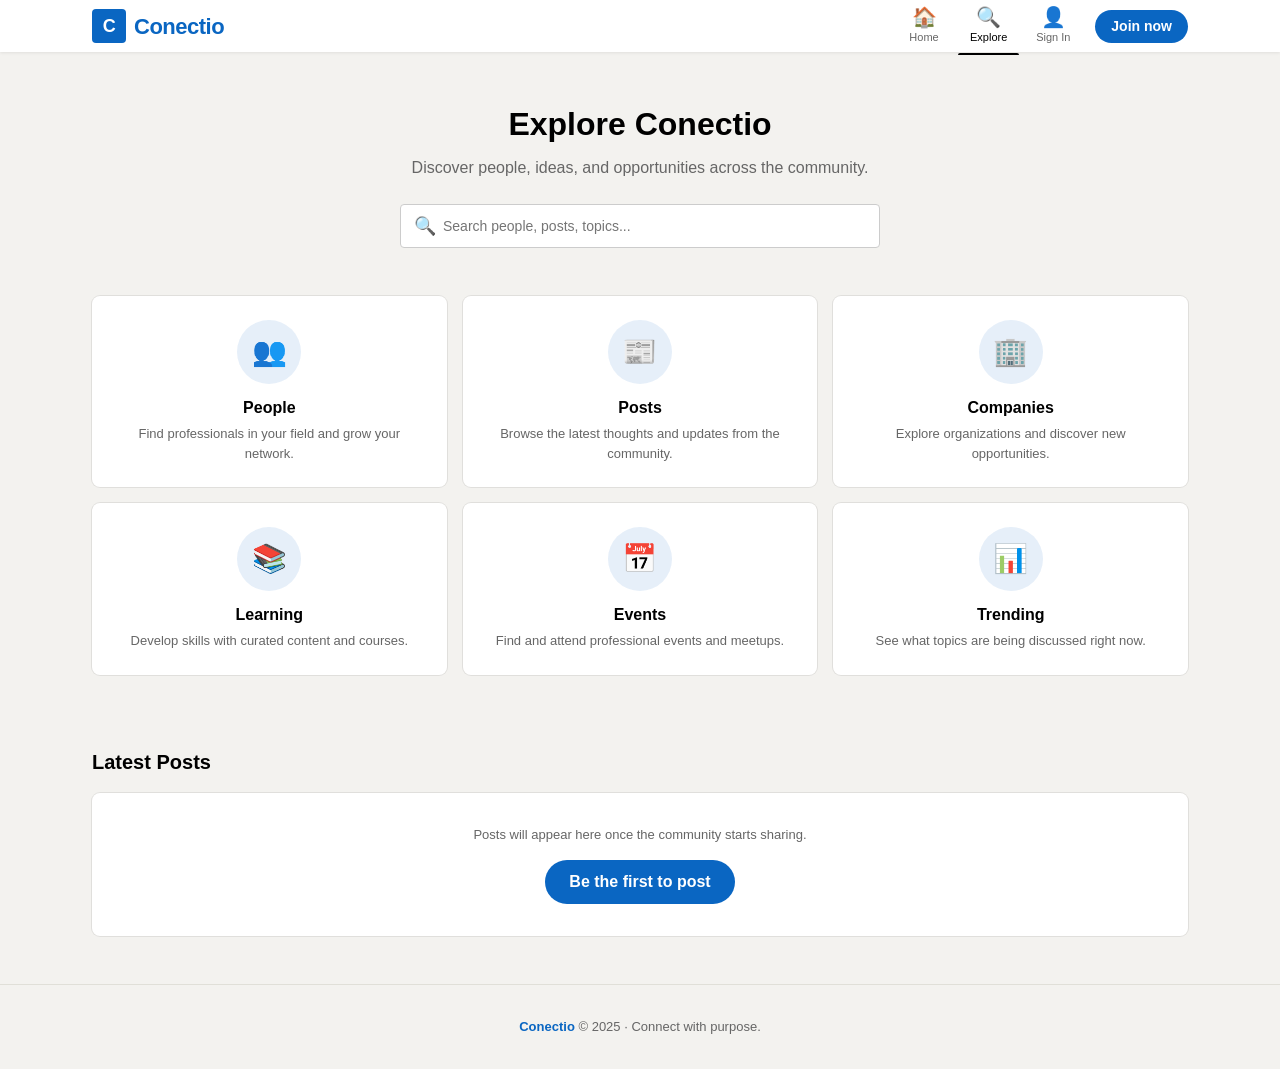
==== frontend/explore.html @ cf5e48f1 "feat: initial Conectio project setup" ====
<!DOCTYPE html>
<html lang="en">
<head>
    <meta charset="UTF-8">
    <meta name="viewport" content="width=device-width, initial-scale=1.0">
    <meta name="description" content="Explore the Conectio community — discover people and content.">
    <title>Explore — Conectio</title>

    <link rel="stylesheet" href="assets/css/main.css">
    <link rel="stylesheet" href="assets/css/components.css">
    <link rel="icon" type="image/svg+xml" href="data:image/svg+xml,<svg xmlns='http://www.w3.org/2000/svg' viewBox='0 0 32 32'><rect width='32' height='32' rx='4' fill='%230A66C2'/><text x='16' y='23' font-family='Arial' font-size='20' font-weight='bold' fill='white' text-anchor='middle'>C</text></svg>">

    <style>
        .explore-header {
            text-align: center;
            padding: var(--space-2xl) var(--space-base);
            max-width: 600px;
            margin: 0 auto;
        }
        .explore-header__title {
            font-size: var(--font-size-2xl);
            font-weight: 700;
            margin-bottom: var(--space-sm);
        }
        .explore-header__subtitle {
            color: var(--color-text-secondary);
            font-size: var(--font-size-md);
            margin-bottom: var(--space-lg);
        }
        .explore-search {
            position: relative;
            max-width: 480px;
            margin: 0 auto;
        }
        .explore-search__icon {
            position: absolute;
            left: 14px;
            top: 50%;
            transform: translateY(-50%);
            font-size: 18px;
            color: var(--color-text-secondary);
            pointer-events: none;
        }
        .explore-search__input {
            width: 100%;
            height: 44px;
            border: 1px solid var(--color-border-input);
            border-radius: var(--radius-sm);
            padding: 0 16px 0 42px;
            font-size: var(--font-size-base);
            background: var(--color-bg-card);
            transition: border-color var(--transition-fast), box-shadow var(--transition-fast);
        }
        .explore-search__input:focus {
            outline: none;
            border-color: var(--color-primary);
            box-shadow: 0 0 0 3px var(--color-primary-light);
        }

        .explore-grid {
            max-width: var(--max-width);
            margin: 0 auto;
            padding: 0 var(--space-base) var(--space-2xl);
            display: grid;
            grid-template-columns: repeat(auto-fill, minmax(280px, 1fr));
            gap: var(--space-base);
        }

        .explore-card {
            text-align: center;
            padding: var(--space-lg);
            transition: box-shadow var(--transition-fast), transform var(--transition-fast);
        }
        .explore-card:hover {
            box-shadow: var(--shadow-elevated);
            transform: translateY(-2px);
        }
        .explore-card__icon {
            width: 64px;
            height: 64px;
            margin: 0 auto var(--space-md);
            border-radius: var(--radius-full);
            background: var(--color-primary-light);
            display: flex;
            align-items: center;
            justify-content: center;
            font-size: 28px;
        }
        .explore-card__title {
            font-size: var(--font-size-md);
            font-weight: 600;
            margin-bottom: var(--space-xs);
        }
        .explore-card__desc {
            color: var(--color-text-secondary);
            font-size: var(--font-size-sm);
            line-height: 1.5;
        }

        .explore-section {
            max-width: var(--max-width);
            margin: var(--space-lg) auto 0;
            padding: 0 var(--space-base);
        }
        .explore-section__title {
            font-size: var(--font-size-lg);
            font-weight: 600;
            margin-bottom: var(--space-base);
        }

        .feed-post {
            padding: var(--space-lg);
            margin-bottom: var(--space-base);
        }
        .feed-post__header {
            display: flex;
            align-items: center;
            gap: var(--space-md);
            margin-bottom: var(--space-md);
        }
        .feed-post__author-name {
            font-weight: 600;
            font-size: var(--font-size-base);
        }
        .feed-post__author-headline {
            color: var(--color-text-secondary);
            font-size: var(--font-size-sm);
        }
        .feed-post__time {
            color: var(--color-text-secondary);
            font-size: var(--font-size-xs);
        }
        .feed-post__content {
            line-height: 1.6;
            margin-bottom: var(--space-md);
        }
        .feed-post__actions {
            display: flex;
            gap: var(--space-xs);
            padding-top: var(--space-md);
            border-top: 1px solid var(--color-border);
        }
    </style>
</head>
<body>

    <!-- ═══════════════ NAVBAR ═══════════════ -->
    <nav class="navbar" role="navigation" aria-label="Main navigation">
        <div class="navbar__inner">
            <a href="index.html" class="navbar__logo" id="navbar-logo">
                <div class="navbar__logo-icon">C</div>
                Conectio
            </a>
            <div class="navbar__links" id="navbar-links">
                <a href="index.html" class="navbar__link" id="nav-home">
                    <span class="navbar__link-icon">🏠</span>
                    <span class="navbar__link-label">Home</span>
                </a>
                <a href="explore.html" class="navbar__link navbar__link--active" id="nav-explore">
                    <span class="navbar__link-icon">🔍</span>
                    <span class="navbar__link-label">Explore</span>
                </a>
                <div id="nav-auth" style="display: flex; align-items: center; gap: 4px;">
                    <a href="login.html" class="navbar__link" id="nav-signin">
                        <span class="navbar__link-icon">👤</span>
                        <span class="navbar__link-label">Sign In</span>
                    </a>
                    <a href="register.html" class="btn-primary btn-primary--sm navbar__cta" id="nav-join">Join now</a>
                </div>
                <div id="nav-user" style="display: none; align-items: center; gap: 4px;">
                    <a href="profile.html" class="navbar__link" id="nav-profile">
                        <span class="navbar__link-icon">👤</span>
                        <span class="navbar__link-label" id="nav-username">Me</span>
                    </a>
                    <div class="dropdown">
                        <button class="navbar__link" data-dropdown aria-label="User menu" id="nav-menu-btn">
                            <span class="navbar__link-icon">⚙️</span>
                            <span class="navbar__link-label">More</span>
                        </button>
                        <div class="dropdown__menu">
                            <a href="profile.html" class="dropdown__item" id="dropdown-profile">View Profile</a>
                            <hr class="dropdown__divider">
                            <button class="dropdown__item" onclick="auth.logout()" id="dropdown-logout">Sign Out</button>
                        </div>
                    </div>
                </div>
            </div>
        </div>
    </nav>
    <div class="navbar-spacer"></div>


    <!-- ═══════════════ EXPLORE ═══════════════ -->
    <main>
        <div class="explore-header" id="explore-header">
            <h1 class="explore-header__title">Explore Conectio</h1>
            <p class="explore-header__subtitle">Discover people, ideas, and opportunities across the community.</p>
            <div class="explore-search">
                <span class="explore-search__icon">🔍</span>
                <input
                    type="search"
                    class="explore-search__input"
                    placeholder="Search people, posts, topics..."
                    id="explore-search-input"
                >
            </div>
        </div>

        <!-- Feature cards -->
        <div class="explore-grid" id="explore-features">
            <div class="card-shadow explore-card">
                <div class="explore-card__icon">👥</div>
                <h3 class="explore-card__title">People</h3>
                <p class="explore-card__desc">Find professionals in your field and grow your network.</p>
            </div>
            <div class="card-shadow explore-card">
                <div class="explore-card__icon">📰</div>
                <h3 class="explore-card__title">Posts</h3>
                <p class="explore-card__desc">Browse the latest thoughts and updates from the community.</p>
            </div>
            <div class="card-shadow explore-card">
                <div class="explore-card__icon">🏢</div>
                <h3 class="explore-card__title">Companies</h3>
                <p class="explore-card__desc">Explore organizations and discover new opportunities.</p>
            </div>
            <div class="card-shadow explore-card">
                <div class="explore-card__icon">📚</div>
                <h3 class="explore-card__title">Learning</h3>
                <p class="explore-card__desc">Develop skills with curated content and courses.</p>
            </div>
            <div class="card-shadow explore-card">
                <div class="explore-card__icon">📅</div>
                <h3 class="explore-card__title">Events</h3>
                <p class="explore-card__desc">Find and attend professional events and meetups.</p>
            </div>
            <div class="card-shadow explore-card">
                <div class="explore-card__icon">📊</div>
                <h3 class="explore-card__title">Trending</h3>
                <p class="explore-card__desc">See what topics are being discussed right now.</p>
            </div>
        </div>

        <!-- Recent feed -->
        <div class="explore-section" id="explore-feed-section">
            <h2 class="explore-section__title">Latest Posts</h2>
            <div id="explore-feed">
                <div class="card-shadow text-center" style="padding: 32px;">
                    <p class="text-muted">Posts will appear here once the community starts sharing.</p>
                    <a href="register.html" class="btn-primary" style="margin-top: 16px;">Be the first to post</a>
                </div>
            </div>
        </div>
    </main>


    <!-- ═══════════════ FOOTER ═══════════════ -->
    <footer class="footer" id="footer">
        <span class="footer__brand">Conectio</span> &copy; 2025 · Connect with purpose.
    </footer>


    <!-- Scripts -->
    <script src="assets/js/api.js"></script>
    <script src="assets/js/auth.js"></script>
    <script src="assets/js/main.js"></script>

    <script>
        document.addEventListener('DOMContentLoaded', async () => {
            // Try to load latest posts
            try {
                const data = await window.api.get('/posts/');
                const feedEl = document.getElementById('explore-feed');

                if (data.results && data.results.length > 0) {
                    feedEl.innerHTML = data.results.map(post => `
                        <div class="card-shadow feed-post">
                            <div class="feed-post__header">
                                <div class="avatar avatar-md avatar-placeholder" style="width:48px;height:48px;font-size:18px;">
                                    ${(post.author.first_name || post.author.username || '?').charAt(0).toUpperCase()}
                                </div>
                                <div>
                                    <div class="feed-post__author-name">${escapeHtml(post.author.first_name || '')} ${escapeHtml(post.author.last_name || '')}</div>
                                    <div class="feed-post__author-headline">${escapeHtml(post.author.headline || '')}</div>
                                    <div class="feed-post__time">${window.app.timeAgo(post.created_at)}</div>
                                </div>
                            </div>
                            <div class="feed-post__content">${escapeHtml(post.content)}</div>
                            <div class="feed-post__actions">
                                <button class="btn-ghost">❤️ ${post.likes_count}</button>
                                <button class="btn-ghost">💬 ${post.comments_count}</button>
                            </div>
                        </div>
                    `).join('');
                }
            } catch (e) {
                // Feed loading failed — show placeholder (already shown)
            }
        });

        function escapeHtml(text) {
            const div = document.createElement('div');
            div.textContent = text;
            return div.innerHTML;
        }
    </script>
</body>
</html>
---- frontend/assets/css/main.css ----
/* ═══════════════════════════════════════════════
   CONECTIO — Global Styles
   ═══════════════════════════════════════════════ */

/* ── CSS Reset ─────────────────────────────── */
*,
*::before,
*::after {
    box-sizing: border-box;
    margin: 0;
    padding: 0;
}

html {
    scroll-behavior: smooth;
    -webkit-text-size-adjust: 100%;
}

img, video, svg {
    display: block;
    max-width: 100%;
}

a {
    text-decoration: none;
    color: inherit;
}

ul, ol {
    list-style: none;
}

button, input, textarea, select {
    font: inherit;
    color: inherit;
}

button {
    cursor: pointer;
    border: none;
    background: none;
}


/* ── Design Tokens ─────────────────────────── */
:root {
    /* Brand */
    --color-primary:       #0A66C2;
    --color-primary-hover:  #004182;
    --color-primary-light:  rgba(10, 102, 194, 0.1);

    /* Backgrounds */
    --color-bg-page:       #F3F2EF;
    --color-bg-card:       #FFFFFF;
    --color-bg-hover:      #F3F2EF;

    /* Text */
    --color-text-primary:  #000000;
    --color-text-secondary:#666666;
    --color-text-inverse:  #FFFFFF;
    --color-text-link:     #0A66C2;

    /* Borders */
    --color-border:        #E0DFD8;
    --color-border-input:  #cccccc;

    /* Semantic */
    --color-success:       #057642;
    --color-error:         #CC1016;
    --color-warning:       #915907;

    /* Shadows */
    --shadow-card:         0 0 0 1px rgba(0, 0, 0, 0.08);
    --shadow-nav:          0 1px 3px rgba(0, 0, 0, 0.08);
    --shadow-dropdown:     0 4px 12px rgba(0, 0, 0, 0.15);
    --shadow-elevated:     0 4px 24px rgba(0, 0, 0, 0.12);

    /* Typography */
    --font-family:         -apple-system, BlinkMacSystemFont, "Segoe UI", Roboto, Helvetica, Arial, sans-serif;
    --font-size-xs:        11px;
    --font-size-sm:        13px;
    --font-size-base:      14px;
    --font-size-md:        16px;
    --font-size-lg:        20px;
    --font-size-xl:        24px;
    --font-size-2xl:       32px;
    --font-size-hero:      56px;

    /* Spacing */
    --space-xs:   4px;
    --space-sm:   8px;
    --space-md:  12px;
    --space-base:16px;
    --space-lg:  24px;
    --space-xl:  32px;
    --space-2xl: 48px;

    /* Radii */
    --radius-sm:   4px;
    --radius-md:   8px;
    --radius-lg:  16px;
    --radius-pill: 24px;
    --radius-full: 50%;

    /* Transitions */
    --transition-fast:  150ms ease;
    --transition-base:  250ms ease;
    --transition-slow:  400ms ease;

    /* Layout */
    --navbar-height: 52px;
    --max-width:     1128px;
}


/* ── Global Body ───────────────────────────── */
body {
    font-family: var(--font-family);
    font-size: var(--font-size-base);
    line-height: 1.5;
    color: var(--color-text-primary);
    background-color: var(--color-bg-page);
    -webkit-font-smoothing: antialiased;
    -moz-osx-font-smoothing: grayscale;
}


/* ═══════════════════════════════════════════════
   NAVBAR
   ═══════════════════════════════════════════════ */
.navbar {
    position: fixed;
    top: 0;
    left: 0;
    right: 0;
    z-index: 1000;
    height: var(--navbar-height);
    background: var(--color-bg-card);
    box-shadow: var(--shadow-nav);
    display: flex;
    align-items: center;
    justify-content: center;
}

.navbar__inner {
    width: 100%;
    max-width: var(--max-width);
    padding: 0 var(--space-base);
    display: flex;
    align-items: center;
    justify-content: space-between;
}

.navbar__logo {
    font-size: 22px;
    font-weight: 700;
    color: var(--color-primary);
    letter-spacing: -0.5px;
    display: flex;
    align-items: center;
    gap: var(--space-sm);
}

.navbar__logo-icon {
    width: 34px;
    height: 34px;
    background: var(--color-primary);
    border-radius: var(--radius-sm);
    display: flex;
    align-items: center;
    justify-content: center;
    color: var(--color-text-inverse);
    font-size: 18px;
    font-weight: 800;
}

.navbar__links {
    display: flex;
    align-items: center;
    gap: var(--space-xs);
}

.navbar__link {
    display: flex;
    flex-direction: column;
    align-items: center;
    gap: 2px;
    padding: 4px 12px;
    font-size: var(--font-size-xs);
    color: var(--color-text-secondary);
    border-radius: var(--radius-sm);
    transition: color var(--transition-fast), background var(--transition-fast);
    position: relative;
    min-width: 60px;
    text-align: center;
}

.navbar__link:hover {
    color: var(--color-text-primary);
}

.navbar__link--active {
    color: var(--color-text-primary);
}

.navbar__link--active::after {
    content: '';
    position: absolute;
    bottom: -6px;
    left: 0;
    right: 0;
    height: 2px;
    background: var(--color-text-primary);
    border-radius: 2px 2px 0 0;
}

.navbar__link-icon {
    font-size: 20px;
    line-height: 1;
}

.navbar__link-label {
    font-size: var(--font-size-xs);
    white-space: nowrap;
}

.navbar__cta {
    margin-left: var(--space-sm);
}

/* Spacer to offset fixed navbar */
.navbar-spacer {
    height: var(--navbar-height);
}


/* ═══════════════════════════════════════════════
   FOOTER
   ═══════════════════════════════════════════════ */
.footer {
    text-align: center;
    padding: var(--space-xl) var(--space-base);
    color: var(--color-text-secondary);
    font-size: var(--font-size-sm);
    border-top: 1px solid var(--color-border);
    margin-top: var(--space-2xl);
}

.footer__brand {
    font-weight: 600;
    color: var(--color-primary);
}

.footer a {
    color: var(--color-text-link);
    transition: color var(--transition-fast);
}

.footer a:hover {
    color: var(--color-primary-hover);
    text-decoration: underline;
}


/* ═══════════════════════════════════════════════
   HERO SECTION
   ═══════════════════════════════════════════════ */
.hero {
    min-height: calc(100vh - var(--navbar-height) - 120px);
    display: flex;
    align-items: center;
    justify-content: center;
    padding: var(--space-2xl) var(--space-base);
    position: relative;
    overflow: hidden;
}

.hero__bg-pattern {
    position: absolute;
    inset: 0;
    background:
        radial-gradient(ellipse at 20% 50%, rgba(10, 102, 194, 0.06) 0%, transparent 50%),
        radial-gradient(ellipse at 80% 20%, rgba(10, 102, 194, 0.04) 0%, transparent 40%),
        radial-gradient(ellipse at 60% 80%, rgba(5, 118, 66, 0.03) 0%, transparent 40%);
    pointer-events: none;
}

.hero__content {
    max-width: 720px;
    text-align: center;
    position: relative;
    z-index: 1;
    animation: heroFadeUp 800ms ease-out;
}

.hero__title {
    font-size: var(--font-size-hero);
    font-weight: 700;
    color: var(--color-primary);
    letter-spacing: -1.5px;
    line-height: 1.1;
    margin-bottom: var(--space-base);
}

.hero__tagline {
    font-size: var(--font-size-xl);
    color: var(--color-text-secondary);
    font-weight: 400;
    margin-bottom: var(--space-xl);
    line-height: 1.4;
}

.hero__tagline em {
    font-style: normal;
    color: var(--color-text-primary);
    font-weight: 600;
}

.hero__actions {
    display: flex;
    align-items: center;
    justify-content: center;
    gap: var(--space-base);
    flex-wrap: wrap;
}

.hero__divider-text {
    color: var(--color-text-secondary);
    font-size: var(--font-size-sm);
}

.hero__features {
    display: flex;
    justify-content: center;
    gap: var(--space-2xl);
    margin-top: var(--space-2xl);
    animation: heroFadeUp 800ms ease-out 200ms both;
}

.hero__feature {
    display: flex;
    flex-direction: column;
    align-items: center;
    gap: var(--space-sm);
}

.hero__feature-icon {
    width: 48px;
    height: 48px;
    border-radius: var(--radius-full);
    background: var(--color-primary-light);
    display: flex;
    align-items: center;
    justify-content: center;
    font-size: 22px;
    color: var(--color-primary);
}

.hero__feature-label {
    font-size: var(--font-size-sm);
    font-weight: 600;
    color: var(--color-text-secondary);
}

@keyframes heroFadeUp {
    from {
        opacity: 0;
        transform: translateY(24px);
    }
    to {
        opacity: 1;
        transform: translateY(0);
    }
}


/* ═══════════════════════════════════════════════
   UTILITY CLASSES
   ═══════════════════════════════════════════════ */
.sr-only {
    position: absolute;
    width: 1px;
    height: 1px;
    padding: 0;
    margin: -1px;
    overflow: hidden;
    clip: rect(0, 0, 0, 0);
    white-space: nowrap;
    border-width: 0;
}

.container {
    width: 100%;
    max-width: var(--max-width);
    margin: 0 auto;
    padding: 0 var(--space-base);
}

.flex-center {
    display: flex;
    align-items: center;
    justify-content: center;
}

.text-center {
    text-align: center;
}


/* ═══════════════════════════════════════════════
   RESPONSIVE
   ═══════════════════════════════════════════════ */
@media (max-width: 768px) {
    :root {
        --font-size-hero: 36px;
        --font-size-xl: 20px;
    }

    .hero__features {
        gap: var(--space-lg);
    }

    .navbar__link-label {
        display: none;
    }

    .navbar__link {
        min-width: auto;
        padding: 4px 8px;
    }

    .page-layout {
        grid-template-columns: 1fr !important;
    }

    .page-layout-2col {
        grid-template-columns: 1fr !important;
    }
}

@media (max-width: 480px) {
    :root {
        --font-size-hero: 28px;
    }

    .hero__actions {
        flex-direction: column;
    }
}
---- frontend/assets/css/components.css ----
/* ═══════════════════════════════════════════════
   CONECTIO — Reusable UI Components
   ═══════════════════════════════════════════════ */


/* ── Buttons ───────────────────────────────── */
.btn-primary {
    display: inline-flex;
    align-items: center;
    justify-content: center;
    gap: var(--space-sm);
    background-color: var(--color-primary);
    color: var(--color-text-inverse);
    border: none;
    border-radius: var(--radius-pill);
    padding: 10px 24px;
    font-size: var(--font-size-md);
    font-weight: 600;
    cursor: pointer;
    transition: background-color var(--transition-fast), box-shadow var(--transition-fast), transform var(--transition-fast);
    white-space: nowrap;
}

.btn-primary:hover {
    background-color: var(--color-primary-hover);
    box-shadow: 0 2px 8px rgba(10, 102, 194, 0.35);
}

.btn-primary:active {
    transform: scale(0.97);
}

.btn-primary--sm {
    padding: 6px 16px;
    font-size: var(--font-size-base);
}

.btn-primary--lg {
    padding: 14px 32px;
    font-size: 18px;
}


.btn-secondary {
    display: inline-flex;
    align-items: center;
    justify-content: center;
    gap: var(--space-sm);
    background-color: transparent;
    color: var(--color-primary);
    border: 1.5px solid var(--color-primary);
    border-radius: var(--radius-pill);
    padding: 10px 24px;
    font-size: var(--font-size-md);
    font-weight: 600;
    cursor: pointer;
    transition: background-color var(--transition-fast), color var(--transition-fast), border-color var(--transition-fast), transform var(--transition-fast);
    white-space: nowrap;
}

.btn-secondary:hover {
    background-color: var(--color-primary-light);
    border-color: var(--color-primary-hover);
    color: var(--color-primary-hover);
}

.btn-secondary:active {
    transform: scale(0.97);
}

.btn-secondary--sm {
    padding: 6px 16px;
    font-size: var(--font-size-base);
}


.btn-ghost {
    display: inline-flex;
    align-items: center;
    justify-content: center;
    gap: var(--space-sm);
    background: none;
    color: var(--color-text-secondary);
    border: none;
    border-radius: var(--radius-sm);
    padding: 8px 12px;
    font-size: var(--font-size-base);
    font-weight: 600;
    cursor: pointer;
    transition: background-color var(--transition-fast), color var(--transition-fast);
}

.btn-ghost:hover {
    background-color: var(--color-bg-hover);
    color: var(--color-text-primary);
}

.btn-text-link {
    background: none;
    border: none;
    color: var(--color-primary);
    font-weight: 600;
    font-size: var(--font-size-md);
    cursor: pointer;
    padding: 0;
    transition: color var(--transition-fast);
}

.btn-text-link:hover {
    color: var(--color-primary-hover);
    text-decoration: underline;
}


/* ── Cards ─────────────────────────────────── */
.card {
    background: var(--color-bg-card);
    border-radius: var(--radius-md);
    border: 1px solid var(--color-border);
    padding: var(--space-base);
}

.card-shadow {
    background: var(--color-bg-card);
    border-radius: var(--radius-md);
    box-shadow: var(--shadow-card);
    padding: var(--space-base);
}

.card-elevated {
    background: var(--color-bg-card);
    border-radius: var(--radius-md);
    box-shadow: var(--shadow-elevated);
    padding: var(--space-base);
}

.card__header {
    display: flex;
    align-items: center;
    gap: var(--space-md);
    margin-bottom: var(--space-md);
}

.card__body {
    margin-bottom: var(--space-md);
}

.card__footer {
    display: flex;
    align-items: center;
    gap: var(--space-md);
    padding-top: var(--space-md);
    border-top: 1px solid var(--color-border);
}


/* ── Avatars ───────────────────────────────── */
.avatar {
    border-radius: var(--radius-full);
    object-fit: cover;
    border: 2px solid var(--color-border);
    flex-shrink: 0;
}

.avatar-sm {
    width: 32px;
    height: 32px;
}

.avatar-md {
    width: 48px;
    height: 48px;
}

.avatar-lg {
    width: 72px;
    height: 72px;
}

.avatar-xl {
    width: 96px;
    height: 96px;
}

.avatar-placeholder {
    border-radius: var(--radius-full);
    display: flex;
    align-items: center;
    justify-content: center;
    background: var(--color-primary-light);
    color: var(--color-primary);
    font-weight: 700;
    flex-shrink: 0;
    border: 2px solid var(--color-border);
}


/* ── Badges ────────────────────────────────── */
.badge {
    display: inline-flex;
    align-items: center;
    padding: 2px 10px;
    font-size: var(--font-size-xs);
    font-weight: 600;
    border-radius: var(--radius-pill);
    line-height: 1.4;
}

.badge--primary {
    background: var(--color-primary-light);
    color: var(--color-primary);
}

.badge--success {
    background: rgba(5, 118, 66, 0.1);
    color: var(--color-success);
}

.badge--error {
    background: rgba(204, 16, 22, 0.1);
    color: var(--color-error);
}


/* ── Form Elements ─────────────────────────── */
.form-group {
    margin-bottom: var(--space-base);
}

.form-label {
    display: block;
    font-size: var(--font-size-sm);
    font-weight: 600;
    color: var(--color-text-secondary);
    margin-bottom: var(--space-xs);
}

.input-field {
    width: 100%;
    height: 40px;
    border: 1px solid var(--color-border-input);
    border-radius: var(--radius-sm);
    padding: 0 12px;
    font-size: var(--font-size-base);
    color: var(--color-text-primary);
    background: var(--color-bg-card);
    transition: border-color var(--transition-fast), box-shadow var(--transition-fast);
}

.input-field:focus {
    outline: none;
    border-color: var(--color-primary);
    box-shadow: 0 0 0 3px var(--color-primary-light);
}

.input-field::placeholder {
    color: #999;
}

.input-field--error {
    border-color: var(--color-error);
}

.input-field--error:focus {
    box-shadow: 0 0 0 3px rgba(204, 16, 22, 0.1);
}

.textarea-field {
    width: 100%;
    min-height: 80px;
    border: 1px solid var(--color-border-input);
    border-radius: var(--radius-sm);
    padding: 10px 12px;
    font-size: var(--font-size-base);
    color: var(--color-text-primary);
    background: var(--color-bg-card);
    resize: vertical;
    transition: border-color var(--transition-fast), box-shadow var(--transition-fast);
}

.textarea-field:focus {
    outline: none;
    border-color: var(--color-primary);
    box-shadow: 0 0 0 3px var(--color-primary-light);
}

.form-error {
    font-size: var(--font-size-sm);
    color: var(--color-error);
    margin-top: var(--space-xs);
}

.form-hint {
    font-size: var(--font-size-sm);
    color: var(--color-text-secondary);
    margin-top: var(--space-xs);
}


/* ── Dividers ──────────────────────────────── */
.divider {
    border: none;
    border-top: 1px solid var(--color-border);
    margin: var(--space-md) 0;
}

.divider--lg {
    margin: var(--space-lg) 0;
}

.divider-text {
    display: flex;
    align-items: center;
    gap: var(--space-md);
    color: var(--color-text-secondary);
    font-size: var(--font-size-sm);
}

.divider-text::before,
.divider-text::after {
    content: '';
    flex: 1;
    height: 1px;
    background: var(--color-border);
}


/* ── Text Utilities ────────────────────────── */
.text-muted {
    color: var(--color-text-secondary);
    font-size: var(--font-size-sm);
}

.text-primary {
    color: var(--color-primary);
}

.text-success {
    color: var(--color-success);
}

.text-error {
    color: var(--color-error);
}

.text-bold {
    font-weight: 600;
}


/* ── Layout ────────────────────────────────── */
.page-layout {
    max-width: var(--max-width);
    margin: 0 auto;
    padding: var(--space-lg) var(--space-base);
    display: grid;
    grid-template-columns: 225px 1fr 300px;
    gap: var(--space-lg);
}

.page-layout-2col {
    max-width: 900px;
    margin: 0 auto;
    padding: var(--space-lg) var(--space-base);
    display: grid;
    grid-template-columns: 1fr 1fr;
    gap: var(--space-lg);
    align-items: start;
}


/* ── Auth Card (login/register) ────────────── */
.auth-card {
    max-width: 400px;
    margin: var(--space-2xl) auto;
    padding: var(--space-lg);
}

.auth-card__title {
    font-size: var(--font-size-xl);
    font-weight: 600;
    margin-bottom: var(--space-xs);
}

.auth-card__subtitle {
    color: var(--color-text-secondary);
    font-size: var(--font-size-base);
    margin-bottom: var(--space-lg);
}

.auth-card__footer {
    text-align: center;
    margin-top: var(--space-lg);
    font-size: var(--font-size-base);
    color: var(--color-text-secondary);
}

.auth-card__footer a {
    color: var(--color-primary);
    font-weight: 600;
}

.auth-card__footer a:hover {
    text-decoration: underline;
}


/* ── Alert / Toast ─────────────────────────── */
.alert {
    padding: var(--space-md) var(--space-base);
    border-radius: var(--radius-sm);
    font-size: var(--font-size-base);
    display: flex;
    align-items: center;
    gap: var(--space-sm);
    margin-bottom: var(--space-base);
}

.alert--success {
    background: rgba(5, 118, 66, 0.1);
    color: var(--color-success);
    border: 1px solid rgba(5, 118, 66, 0.2);
}

.alert--error {
    background: rgba(204, 16, 22, 0.08);
    color: var(--color-error);
    border: 1px solid rgba(204, 16, 22, 0.15);
}

.alert--info {
    background: var(--color-primary-light);
    color: var(--color-primary);
    border: 1px solid rgba(10, 102, 194, 0.15);
}


/* ── Loading Spinner ───────────────────────── */
.spinner {
    width: 32px;
    height: 32px;
    border: 3px solid var(--color-border);
    border-top-color: var(--color-primary);
    border-radius: var(--radius-full);
    animation: spin 600ms linear infinite;
}

.spinner--sm {
    width: 18px;
    height: 18px;
    border-width: 2px;
}

@keyframes spin {
    to { transform: rotate(360deg); }
}


/* ── Skeleton Loading ──────────────────────── */
.skeleton {
    background: linear-gradient(90deg, #eee 25%, #f5f5f5 50%, #eee 75%);
    background-size: 200% 100%;
    animation: shimmer 1.5s ease-in-out infinite;
    border-radius: var(--radius-sm);
}

.skeleton--text {
    height: 14px;
    margin-bottom: var(--space-sm);
}

.skeleton--avatar {
    border-radius: var(--radius-full);
}

@keyframes shimmer {
    0%   { background-position: 200% 0; }
    100% { background-position: -200% 0; }
}


/* ── Dropdown ──────────────────────────────── */
.dropdown {
    position: relative;
    display: inline-block;
}

.dropdown__menu {
    position: absolute;
    top: 100%;
    right: 0;
    margin-top: var(--space-xs);
    min-width: 200px;
    background: var(--color-bg-card);
    border-radius: var(--radius-md);
    box-shadow: var(--shadow-dropdown);
    padding: var(--space-sm) 0;
    z-index: 100;
    opacity: 0;
    visibility: hidden;
    transform: translateY(-8px);
    transition: opacity var(--transition-fast), transform var(--transition-fast), visibility var(--transition-fast);
}

.dropdown--open .dropdown__menu {
    opacity: 1;
    visibility: visible;
    transform: translateY(0);
}

.dropdown__item {
    display: flex;
    align-items: center;
    gap: var(--space-sm);
    padding: var(--space-sm) var(--space-base);
    font-size: var(--font-size-base);
    color: var(--color-text-primary);
    cursor: pointer;
    transition: background var(--transition-fast);
    width: 100%;
    text-align: left;
}

.dropdown__item:hover {
    background: var(--color-bg-hover);
}

.dropdown__divider {
    border: none;
    border-top: 1px solid var(--color-border);
    margin: var(--space-xs) 0;
}
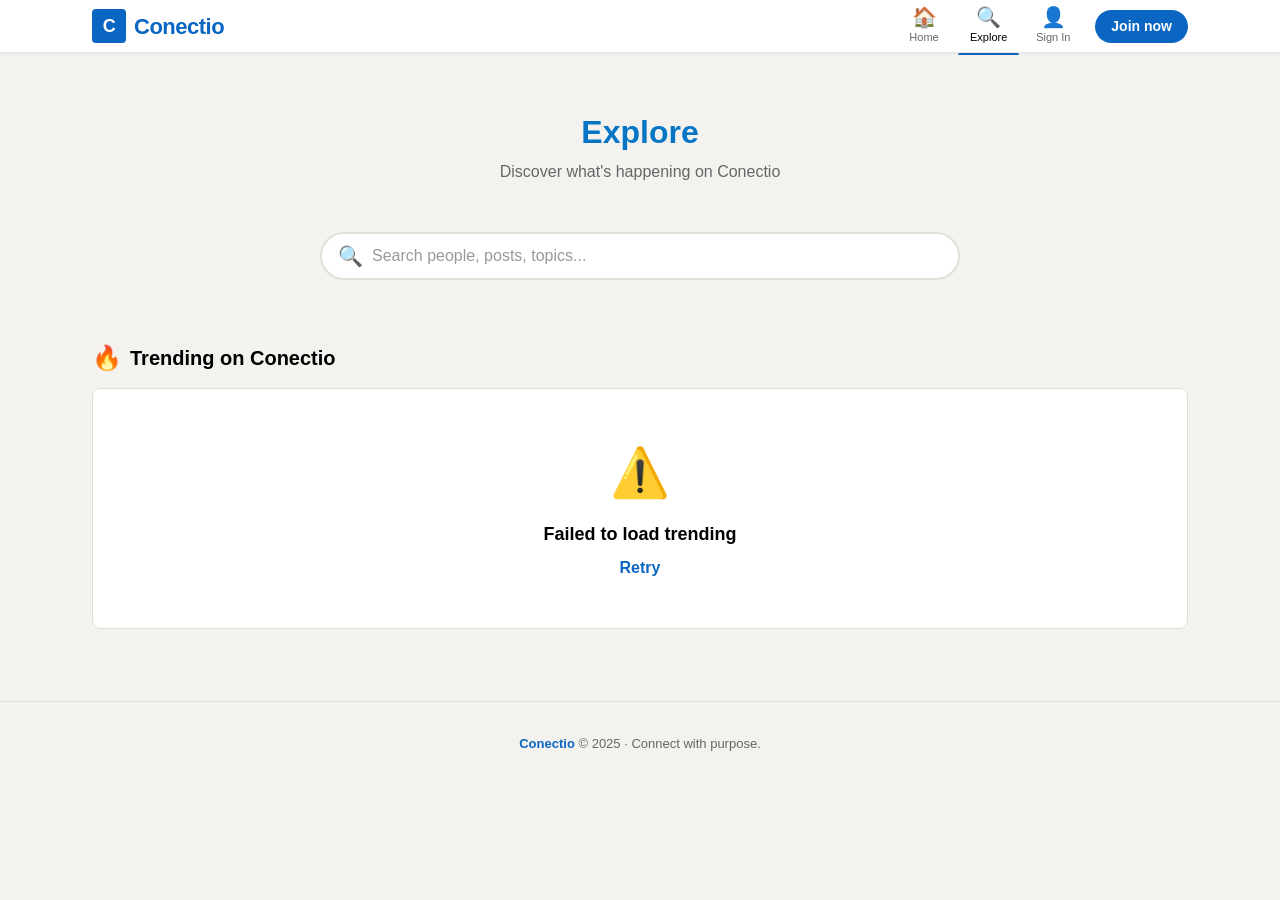
==== commit dea5aa34: "feat: personalized feed, search, and explore page" ====
--- a/frontend/explore.html
+++ b/frontend/explore.html
@@ -3,7 +3,7 @@
 <head>
     <meta charset="UTF-8">
     <meta name="viewport" content="width=device-width, initial-scale=1.0">
-    <meta name="description" content="Explore the Conectio community — discover people and content.">
+    <meta name="description" content="Explore Conectio — Discover trending posts, search for people and content.">
     <title>Explore — Conectio</title>
 
     <link rel="stylesheet" href="assets/css/main.css">
@@ -11,134 +11,635 @@
     <link rel="icon" type="image/svg+xml" href="data:image/svg+xml,<svg xmlns='http://www.w3.org/2000/svg' viewBox='0 0 32 32'><rect width='32' height='32' rx='4' fill='%230A66C2'/><text x='16' y='23' font-family='Arial' font-size='20' font-weight='bold' fill='white' text-anchor='middle'>C</text></svg>">
 
     <style>
+        /* ═══════════════════════════════════════════════
+           EXPLORE PAGE LAYOUT
+           ═══════════════════════════════════════════════ */
+        .explore-container {
+            max-width: var(--max-width);
+            margin: 0 auto;
+            padding: var(--space-lg) var(--space-base);
+        }
+
         .explore-header {
             text-align: center;
-            padding: var(--space-2xl) var(--space-base);
-            max-width: 600px;
-            margin: 0 auto;
-        }
+            padding: var(--space-xl) 0 var(--space-lg);
+        }
+
         .explore-header__title {
             font-size: var(--font-size-2xl);
             font-weight: 700;
-            margin-bottom: var(--space-sm);
-        }
+            margin-bottom: var(--space-xs);
+            background: linear-gradient(135deg, #0A66C2, #0284C7);
+            -webkit-background-clip: text;
+            -webkit-text-fill-color: transparent;
+            background-clip: text;
+        }
+
         .explore-header__subtitle {
             color: var(--color-text-secondary);
             font-size: var(--font-size-md);
-            margin-bottom: var(--space-lg);
-        }
-        .explore-search {
+        }
+
+
+        /* ── Search Bar ───────────────────────────── */
+        .explore-search-wrap {
+            max-width: 640px;
+            margin: var(--space-lg) auto;
             position: relative;
-            max-width: 480px;
-            margin: 0 auto;
-        }
+        }
+
+        .explore-search-bar {
+            position: relative;
+            display: flex;
+            align-items: center;
+        }
+
         .explore-search__icon {
             position: absolute;
-            left: 14px;
+            left: 18px;
             top: 50%;
             transform: translateY(-50%);
-            font-size: 18px;
+            font-size: 20px;
             color: var(--color-text-secondary);
             pointer-events: none;
-        }
+            z-index: 1;
+        }
+
         .explore-search__input {
             width: 100%;
-            height: 44px;
-            border: 1px solid var(--color-border-input);
-            border-radius: var(--radius-sm);
-            padding: 0 16px 0 42px;
-            font-size: var(--font-size-base);
+            height: 48px;
+            border: 2px solid var(--color-border);
+            border-radius: 24px;
+            padding: 0 48px 0 50px;
+            font-size: 16px;
             background: var(--color-bg-card);
+            color: var(--color-text-primary);
             transition: border-color var(--transition-fast), box-shadow var(--transition-fast);
         }
+
         .explore-search__input:focus {
             outline: none;
             border-color: var(--color-primary);
-            box-shadow: 0 0 0 3px var(--color-primary-light);
-        }
-
-        .explore-grid {
-            max-width: var(--max-width);
-            margin: 0 auto;
-            padding: 0 var(--space-base) var(--space-2xl);
+            box-shadow: 0 0 0 4px var(--color-primary-light);
+        }
+
+        .explore-search__input::placeholder {
+            color: #999;
+        }
+
+        .explore-search__clear {
+            position: absolute;
+            right: 14px;
+            top: 50%;
+            transform: translateY(-50%);
+            width: 28px;
+            height: 28px;
+            border-radius: var(--radius-full);
+            background: var(--color-bg-hover);
+            border: none;
+            cursor: pointer;
+            display: none;
+            align-items: center;
+            justify-content: center;
+            font-size: 14px;
+            color: var(--color-text-secondary);
+            transition: background var(--transition-fast), color var(--transition-fast);
+        }
+
+        .explore-search__clear:hover {
+            background: var(--color-border);
+            color: var(--color-text-primary);
+        }
+
+        .explore-search__clear--visible {
+            display: flex;
+        }
+
+        .explore-search__status {
+            text-align: center;
+            font-size: 13px;
+            color: var(--color-text-secondary);
+            margin-top: var(--space-sm);
+            min-height: 20px;
+        }
+
+
+        /* ── Recent Searches ──────────────────────── */
+        .recent-searches {
+            display: none;
+            flex-wrap: wrap;
+            gap: var(--space-sm);
+            margin-top: var(--space-md);
+            justify-content: center;
+        }
+
+        .recent-searches--visible {
+            display: flex;
+        }
+
+        .recent-searches__label {
+            width: 100%;
+            text-align: center;
+            font-size: 12px;
+            color: var(--color-text-secondary);
+            margin-bottom: var(--space-xs);
+            font-weight: 600;
+            text-transform: uppercase;
+            letter-spacing: 0.5px;
+        }
+
+        .recent-search-chip {
+            padding: 5px 14px;
+            border-radius: var(--radius-pill);
+            border: 1px solid var(--color-border);
+            background: var(--color-bg-card);
+            font-size: 13px;
+            color: var(--color-text-secondary);
+            cursor: pointer;
+            transition: all var(--transition-fast);
+        }
+
+        .recent-search-chip:hover {
+            background: var(--color-primary-light);
+            border-color: var(--color-primary);
+            color: var(--color-primary);
+        }
+
+
+        /* ── Filter Chips ─────────────────────────── */
+        .filter-chips {
+            display: flex;
+            justify-content: center;
+            gap: var(--space-sm);
+            margin-top: var(--space-md);
+        }
+
+        .filter-chip {
+            padding: 6px 20px;
+            border-radius: var(--radius-pill);
+            border: 1.5px solid var(--color-border);
+            background: var(--color-bg-card);
+            font-size: var(--font-size-base);
+            font-weight: 600;
+            color: var(--color-text-secondary);
+            cursor: pointer;
+            transition: all var(--transition-fast);
+        }
+
+        .filter-chip:hover {
+            border-color: var(--color-primary);
+            color: var(--color-primary);
+        }
+
+        .filter-chip--active {
+            background: var(--color-primary);
+            border-color: var(--color-primary);
+            color: #fff;
+        }
+
+        .filter-chip--active:hover {
+            background: var(--color-primary-hover);
+            border-color: var(--color-primary-hover);
+            color: #fff;
+        }
+
+
+        /* ── Search Results ───────────────────────── */
+        .search-results {
+            margin-top: var(--space-lg);
+        }
+
+        .search-results__section {
+            margin-bottom: var(--space-xl);
+        }
+
+        .search-results__heading {
+            font-size: var(--font-size-lg);
+            font-weight: 600;
+            margin-bottom: var(--space-md);
+            display: flex;
+            align-items: center;
+            gap: var(--space-sm);
+        }
+
+        .search-results__count {
+            font-size: var(--font-size-sm);
+            font-weight: 400;
+            color: var(--color-text-secondary);
+        }
+
+
+        /* ── User Cards Grid ──────────────────────── */
+        .user-cards-grid {
             display: grid;
             grid-template-columns: repeat(auto-fill, minmax(280px, 1fr));
-            gap: var(--space-base);
-        }
-
-        .explore-card {
+            gap: var(--space-md);
+        }
+
+        .user-result-card {
+            display: flex;
+            align-items: center;
+            gap: var(--space-md);
+            background: var(--color-bg-card);
+            border: 1px solid var(--color-border);
+            border-radius: var(--radius-md);
+            padding: var(--space-base);
+            transition: box-shadow var(--transition-fast), transform var(--transition-fast);
+        }
+
+        .user-result-card:hover {
+            box-shadow: 0 4px 12px rgba(0, 0, 0, 0.08);
+            transform: translateY(-1px);
+        }
+
+        .user-result-card__avatar {
+            width: 56px;
+            height: 56px;
+            border-radius: var(--radius-full);
+            object-fit: cover;
+            flex-shrink: 0;
+        }
+
+        .user-result-card__info {
+            flex: 1;
+            min-width: 0;
+        }
+
+        .user-result-card__name {
+            font-weight: 600;
+            font-size: var(--font-size-base);
+            color: var(--color-text-primary);
+            white-space: nowrap;
+            overflow: hidden;
+            text-overflow: ellipsis;
+        }
+
+        .user-result-card__name:hover {
+            color: var(--color-primary);
+        }
+
+        .user-result-card__headline {
+            font-size: 12px;
+            color: var(--color-text-secondary);
+            white-space: nowrap;
+            overflow: hidden;
+            text-overflow: ellipsis;
+            margin-top: 2px;
+        }
+
+        .user-result-card__meta {
+            font-size: 11px;
+            color: var(--color-text-secondary);
+            margin-top: 4px;
+        }
+
+        .user-result-card__btn {
+            flex-shrink: 0;
+        }
+
+
+        /* ── People Horizontal Scroll (for type=all) ─ */
+        .people-scroll-row {
+            display: flex;
+            gap: var(--space-md);
+            overflow-x: auto;
+            padding-bottom: var(--space-sm);
+            scrollbar-width: thin;
+        }
+
+        .people-scroll-row::-webkit-scrollbar {
+            height: 4px;
+        }
+
+        .people-scroll-row::-webkit-scrollbar-thumb {
+            background: var(--color-border);
+            border-radius: 4px;
+        }
+
+        .people-scroll-card {
+            display: flex;
+            flex-direction: column;
+            align-items: center;
+            text-align: center;
+            min-width: 150px;
+            max-width: 150px;
+            padding: var(--space-base);
+            background: var(--color-bg-card);
+            border: 1px solid var(--color-border);
+            border-radius: var(--radius-md);
+            flex-shrink: 0;
+            transition: box-shadow var(--transition-fast);
+        }
+
+        .people-scroll-card:hover {
+            box-shadow: 0 4px 12px rgba(0, 0, 0, 0.08);
+        }
+
+        .people-scroll-card__avatar {
+            width: 56px;
+            height: 56px;
+            border-radius: var(--radius-full);
+            object-fit: cover;
+            margin-bottom: var(--space-sm);
+        }
+
+        .people-scroll-card__name {
+            font-weight: 600;
+            font-size: 13px;
+            margin-bottom: 2px;
+            white-space: nowrap;
+            overflow: hidden;
+            text-overflow: ellipsis;
+            width: 100%;
+        }
+
+        .people-scroll-card__headline {
+            font-size: 11px;
+            color: var(--color-text-secondary);
+            margin-bottom: var(--space-sm);
+            white-space: nowrap;
+            overflow: hidden;
+            text-overflow: ellipsis;
+            width: 100%;
+        }
+
+
+        /* ── Post Card (reused from index) ─────────── */
+        .post-card {
+            background: var(--color-bg-card);
+            border: 1px solid var(--color-border);
+            border-radius: var(--radius-md);
+            margin-bottom: var(--space-sm);
+            overflow: hidden;
+            transition: box-shadow var(--transition-fast);
+        }
+
+        .post-card:hover {
+            box-shadow: 0 2px 8px rgba(0, 0, 0, 0.06);
+        }
+
+        .post-card__header {
+            display: flex;
+            align-items: flex-start;
+            gap: var(--space-md);
+            padding: 12px 16px;
+        }
+
+        .post-card__avatar {
+            width: 48px;
+            height: 48px;
+            border-radius: var(--radius-full);
+            object-fit: cover;
+            flex-shrink: 0;
+            cursor: pointer;
+        }
+
+        .post-card__author-info {
+            flex: 1;
+            min-width: 0;
+        }
+
+        .post-card__author-name {
+            font-weight: 600;
+            font-size: var(--font-size-base);
+            color: var(--color-text-primary);
+            cursor: pointer;
+            line-height: 1.3;
+        }
+
+        .post-card__author-name:hover {
+            color: var(--color-primary);
+            text-decoration: underline;
+        }
+
+        .post-card__author-headline {
+            font-size: 12px;
+            color: var(--color-text-secondary);
+            white-space: nowrap;
+            overflow: hidden;
+            text-overflow: ellipsis;
+            line-height: 1.4;
+        }
+
+        .post-card__time {
+            font-size: 12px;
+            color: var(--color-text-secondary);
+        }
+
+        .post-card__content {
+            padding: 0 16px 12px;
+            font-size: var(--font-size-base);
+            line-height: 1.5;
+            color: var(--color-text-primary);
+            word-wrap: break-word;
+            white-space: pre-wrap;
+        }
+
+        .post-card__image {
+            width: 100%;
+            max-height: 512px;
+            object-fit: cover;
+            display: block;
+        }
+
+        .post-card__stats {
+            display: flex;
+            align-items: center;
+            justify-content: space-between;
+            padding: 8px 16px;
+            border-top: 1px solid var(--color-border);
+            font-size: 12px;
+            color: var(--color-text-secondary);
+        }
+
+        .post-card__stats-likes {
+            display: flex;
+            align-items: center;
+            gap: 4px;
+        }
+
+        .post-card__actions {
+            display: flex;
+            border-top: 1px solid var(--color-border);
+        }
+
+        .post-card__action-btn {
+            flex: 1;
+            display: flex;
+            align-items: center;
+            justify-content: center;
+            gap: 6px;
+            padding: 10px 0;
+            font-size: var(--font-size-base);
+            font-weight: 600;
+            color: var(--color-text-secondary);
+            border: none;
+            background: none;
+            cursor: pointer;
+            border-radius: 0;
+            transition: background var(--transition-fast), color var(--transition-fast);
+        }
+
+        .post-card__action-btn:hover {
+            background: var(--color-bg-hover);
+            color: var(--color-text-primary);
+        }
+
+        .post-card__action-btn--active {
+            color: var(--color-primary);
+        }
+
+        .post-card__action-icon {
+            font-size: 18px;
+        }
+
+        @keyframes likeBlip {
+            0%   { transform: scale(1); }
+            50%  { transform: scale(1.3); }
+            100% { transform: scale(1); }
+        }
+
+        .like-blip .post-card__action-icon {
+            display: inline-block;
+            animation: likeBlip 300ms ease;
+        }
+
+
+        /* ── Trending Section ─────────────────────── */
+        .trending-section {
+            margin-top: var(--space-xl);
+        }
+
+        .trending-section__header {
+            display: flex;
+            align-items: center;
+            justify-content: space-between;
+            margin-bottom: var(--space-md);
+        }
+
+        .trending-section__title {
+            font-size: var(--font-size-lg);
+            font-weight: 700;
+            display: flex;
+            align-items: center;
+            gap: var(--space-sm);
+        }
+
+        .trending-section__title-icon {
+            font-size: 24px;
+        }
+
+
+        /* ── Empty State ──────────────────────────── */
+        .empty-state {
+            text-align: center;
+            padding: var(--space-2xl) var(--space-base);
+            background: var(--color-bg-card);
+            border: 1px solid var(--color-border);
+            border-radius: var(--radius-md);
+        }
+
+        .empty-state__icon {
+            font-size: 48px;
+            color: var(--color-primary);
+            margin-bottom: var(--space-md);
+        }
+
+        .empty-state__title {
+            font-size: 18px;
+            font-weight: 600;
+            color: var(--color-text-primary);
+            margin-bottom: var(--space-sm);
+        }
+
+        .empty-state__text {
+            font-size: 14px;
+            color: var(--color-text-secondary);
+            line-height: 1.5;
+        }
+
+
+        /* ── Skeleton Loading ─────────────────────── */
+        .skeleton-shimmer {
+            background: linear-gradient(90deg, #f0f0f0 25%, #e0e0e0 50%, #f0f0f0 75%);
+            background-size: 200% 100%;
+            animation: skeleton-shimmer 1.5s infinite;
+        }
+
+        @keyframes skeleton-shimmer {
+            0%   { background-position: 200% 0; }
+            100% { background-position: -200% 0; }
+        }
+
+        .skeleton-post {
+            background: var(--color-bg-card);
+            border: 1px solid var(--color-border);
+            border-radius: var(--radius-md);
+            margin-bottom: var(--space-sm);
+            padding: 16px;
+        }
+
+        .skeleton-post__header {
+            display: flex;
+            align-items: center;
+            gap: 12px;
+            margin-bottom: 16px;
+        }
+
+        .skeleton-post__avatar {
+            width: 48px;
+            height: 48px;
+            border-radius: 50%;
+        }
+
+        .skeleton-post__lines {
+            flex: 1;
+        }
+
+        .skeleton-post__line {
+            height: 12px;
+            border-radius: 4px;
+            margin-bottom: 8px;
+        }
+
+        .skeleton-post__body .skeleton-post__line {
+            height: 10px;
+        }
+
+        .skeleton-post__footer {
+            display: flex;
+            gap: 16px;
+            padding-top: 12px;
+            border-top: 1px solid var(--color-border);
+        }
+
+        .skeleton-post__btn {
+            height: 32px;
+            flex: 1;
+            border-radius: 4px;
+        }
+
+
+        /* ── Load More ────────────────────────────── */
+        .load-more-wrap {
             text-align: center;
             padding: var(--space-lg);
-            transition: box-shadow var(--transition-fast), transform var(--transition-fast);
-        }
-        .explore-card:hover {
-            box-shadow: var(--shadow-elevated);
-            transform: translateY(-2px);
-        }
-        .explore-card__icon {
-            width: 64px;
-            height: 64px;
-            margin: 0 auto var(--space-md);
-            border-radius: var(--radius-full);
-            background: var(--color-primary-light);
-            display: flex;
-            align-items: center;
-            justify-content: center;
-            font-size: 28px;
-        }
-        .explore-card__title {
-            font-size: var(--font-size-md);
-            font-weight: 600;
-            margin-bottom: var(--space-xs);
-        }
-        .explore-card__desc {
-            color: var(--color-text-secondary);
-            font-size: var(--font-size-sm);
-            line-height: 1.5;
-        }
-
-        .explore-section {
-            max-width: var(--max-width);
-            margin: var(--space-lg) auto 0;
-            padding: 0 var(--space-base);
-        }
-        .explore-section__title {
-            font-size: var(--font-size-lg);
-            font-weight: 600;
-            margin-bottom: var(--space-base);
-        }
-
-        .feed-post {
-            padding: var(--space-lg);
-            margin-bottom: var(--space-base);
-        }
-        .feed-post__header {
-            display: flex;
-            align-items: center;
-            gap: var(--space-md);
-            margin-bottom: var(--space-md);
-        }
-        .feed-post__author-name {
-            font-weight: 600;
-            font-size: var(--font-size-base);
-        }
-        .feed-post__author-headline {
-            color: var(--color-text-secondary);
-            font-size: var(--font-size-sm);
-        }
-        .feed-post__time {
-            color: var(--color-text-secondary);
-            font-size: var(--font-size-xs);
-        }
-        .feed-post__content {
-            line-height: 1.6;
-            margin-bottom: var(--space-md);
-        }
-        .feed-post__actions {
-            display: flex;
-            gap: var(--space-xs);
-            padding-top: var(--space-md);
-            border-top: 1px solid var(--color-border);
+        }
+
+
+        /* ── Responsive ───────────────────────────── */
+        @media (max-width: 768px) {
+            .explore-header__title {
+                font-size: var(--font-size-xl);
+            }
+
+            .user-cards-grid {
+                grid-template-columns: 1fr;
+            }
+
+            .post-card__action-btn span:not(.post-card__action-icon) {
+                font-size: 12px;
+            }
         }
     </style>
 </head>
@@ -152,38 +653,7 @@
                 Conectio
             </a>
             <div class="navbar__links" id="navbar-links">
-                <a href="index.html" class="navbar__link" id="nav-home">
-                    <span class="navbar__link-icon">🏠</span>
-                    <span class="navbar__link-label">Home</span>
-                </a>
-                <a href="explore.html" class="navbar__link navbar__link--active" id="nav-explore">
-                    <span class="navbar__link-icon">🔍</span>
-                    <span class="navbar__link-label">Explore</span>
-                </a>
-                <div id="nav-auth" style="display: flex; align-items: center; gap: 4px;">
-                    <a href="login.html" class="navbar__link" id="nav-signin">
-                        <span class="navbar__link-icon">👤</span>
-                        <span class="navbar__link-label">Sign In</span>
-                    </a>
-                    <a href="register.html" class="btn-primary btn-primary--sm navbar__cta" id="nav-join">Join now</a>
-                </div>
-                <div id="nav-user" style="display: none; align-items: center; gap: 4px;">
-                    <a href="profile.html" class="navbar__link" id="nav-profile">
-                        <span class="navbar__link-icon">👤</span>
-                        <span class="navbar__link-label" id="nav-username">Me</span>
-                    </a>
-                    <div class="dropdown">
-                        <button class="navbar__link" data-dropdown aria-label="User menu" id="nav-menu-btn">
-                            <span class="navbar__link-icon">⚙️</span>
-                            <span class="navbar__link-label">More</span>
-                        </button>
-                        <div class="dropdown__menu">
-                            <a href="profile.html" class="dropdown__item" id="dropdown-profile">View Profile</a>
-                            <hr class="dropdown__divider">
-                            <button class="dropdown__item" onclick="auth.logout()" id="dropdown-logout">Sign Out</button>
-                        </div>
-                    </div>
-                </div>
+                <!-- Dynamically rendered by main.js renderNavbar() -->
             </div>
         </div>
     </nav>
@@ -192,63 +662,61 @@
 
     <!-- ═══════════════ EXPLORE ═══════════════ -->
     <main>
-        <div class="explore-header" id="explore-header">
-            <h1 class="explore-header__title">Explore Conectio</h1>
-            <p class="explore-header__subtitle">Discover people, ideas, and opportunities across the community.</p>
-            <div class="explore-search">
-                <span class="explore-search__icon">🔍</span>
-                <input
-                    type="search"
-                    class="explore-search__input"
-                    placeholder="Search people, posts, topics..."
-                    id="explore-search-input"
-                >
+        <div class="explore-container">
+
+            <!-- Header -->
+            <div class="explore-header">
+                <h1 class="explore-header__title" id="explore-title">Explore</h1>
+                <p class="explore-header__subtitle">Discover what's happening on Conectio</p>
             </div>
-        </div>
-
-        <!-- Feature cards -->
-        <div class="explore-grid" id="explore-features">
-            <div class="card-shadow explore-card">
-                <div class="explore-card__icon">👥</div>
-                <h3 class="explore-card__title">People</h3>
-                <p class="explore-card__desc">Find professionals in your field and grow your network.</p>
-            </div>
-            <div class="card-shadow explore-card">
-                <div class="explore-card__icon">📰</div>
-                <h3 class="explore-card__title">Posts</h3>
-                <p class="explore-card__desc">Browse the latest thoughts and updates from the community.</p>
-            </div>
-            <div class="card-shadow explore-card">
-                <div class="explore-card__icon">🏢</div>
-                <h3 class="explore-card__title">Companies</h3>
-                <p class="explore-card__desc">Explore organizations and discover new opportunities.</p>
-            </div>
-            <div class="card-shadow explore-card">
-                <div class="explore-card__icon">📚</div>
-                <h3 class="explore-card__title">Learning</h3>
-                <p class="explore-card__desc">Develop skills with curated content and courses.</p>
-            </div>
-            <div class="card-shadow explore-card">
-                <div class="explore-card__icon">📅</div>
-                <h3 class="explore-card__title">Events</h3>
-                <p class="explore-card__desc">Find and attend professional events and meetups.</p>
-            </div>
-            <div class="card-shadow explore-card">
-                <div class="explore-card__icon">📊</div>
-                <h3 class="explore-card__title">Trending</h3>
-                <p class="explore-card__desc">See what topics are being discussed right now.</p>
-            </div>
-        </div>
-
-        <!-- Recent feed -->
-        <div class="explore-section" id="explore-feed-section">
-            <h2 class="explore-section__title">Latest Posts</h2>
-            <div id="explore-feed">
-                <div class="card-shadow text-center" style="padding: 32px;">
-                    <p class="text-muted">Posts will appear here once the community starts sharing.</p>
-                    <a href="register.html" class="btn-primary" style="margin-top: 16px;">Be the first to post</a>
+
+            <!-- Search Bar -->
+            <div class="explore-search-wrap" id="explore-search-wrap">
+                <div class="explore-search-bar">
+                    <span class="explore-search__icon">🔍</span>
+                    <input
+                        type="search"
+                        class="explore-search__input"
+                        placeholder="Search people, posts, topics..."
+                        id="explore-search-input"
+                        autocomplete="off"
+                    >
+                    <button class="explore-search__clear" id="search-clear-btn" aria-label="Clear search">&times;</button>
+                </div>
+                <div class="explore-search__status" id="search-status"></div>
+
+                <!-- Recent Searches -->
+                <div class="recent-searches" id="recent-searches">
+                    <div class="recent-searches__label">Recent searches</div>
+                </div>
+
+                <!-- Filter Chips -->
+                <div class="filter-chips" id="filter-chips" style="display: none;">
+                    <button class="filter-chip filter-chip--active" data-type="all" id="filter-all">All</button>
+                    <button class="filter-chip" data-type="users" id="filter-people">People</button>
+                    <button class="filter-chip" data-type="posts" id="filter-posts">Posts</button>
                 </div>
             </div>
+
+            <!-- Search Results Container -->
+            <div class="search-results" id="search-results" style="display: none;"></div>
+
+            <!-- Trending Section (shown when no query) -->
+            <div class="trending-section" id="trending-section">
+                <div class="trending-section__header">
+                    <div class="trending-section__title">
+                        <span class="trending-section__title-icon">🔥</span>
+                        Trending on Conectio
+                    </div>
+                </div>
+                <div id="trending-posts">
+                    <!-- Skeleton loading -->
+                </div>
+                <div class="load-more-wrap" id="trending-load-more" style="display: none;">
+                    <button class="btn-secondary" id="trending-load-more-btn" style="padding: 10px 32px;">Load more</button>
+                </div>
+            </div>
+
         </div>
     </main>
 
@@ -265,43 +733,706 @@
     <script src="assets/js/main.js"></script>
 
     <script>
+    (function() {
+        'use strict';
+
+        /* ══════════════════════════════════════════
+           STATE
+           ══════════════════════════════════════════ */
+        let currentUser = null;
+        let currentQuery = '';
+        let currentType = 'all';
+        let trendingPage = 1;
+        let trendingHasMore = true;
+        let trendingLoading = false;
+        let searchDebounceTimer = null;
+
+        const RECENT_SEARCHES_KEY = 'conectio_recent_searches';
+        const MAX_RECENT = 5;
+
+
+        /* ══════════════════════════════════════════
+           DOM REFS
+           ══════════════════════════════════════════ */
+        const searchInput = document.getElementById('explore-search-input');
+        const clearBtn = document.getElementById('search-clear-btn');
+        const searchStatus = document.getElementById('search-status');
+        const filterChips = document.getElementById('filter-chips');
+        const searchResults = document.getElementById('search-results');
+        const trendingSection = document.getElementById('trending-section');
+        const trendingPosts = document.getElementById('trending-posts');
+        const trendingLoadMore = document.getElementById('trending-load-more');
+        const trendingLoadMoreBtn = document.getElementById('trending-load-more-btn');
+        const recentSearchesEl = document.getElementById('recent-searches');
+
+
+        /* ══════════════════════════════════════════
+           INIT
+           ══════════════════════════════════════════ */
         document.addEventListener('DOMContentLoaded', async () => {
-            // Try to load latest posts
+            // Load current user
+            if (window.auth.isLoggedIn()) {
+                try {
+                    currentUser = await window.api.get('/users/me/');
+                } catch (e) {
+                    currentUser = window.auth.getCurrentUser();
+                }
+            }
+
+            setupSearch();
+            setupFilterChips();
+            loadTrending();
+
+            // Check if URL has a search query
+            const urlParams = new URLSearchParams(window.location.search);
+            const q = urlParams.get('q');
+            if (q) {
+                searchInput.value = q;
+                currentQuery = q;
+                performSearch(q, currentType);
+            }
+
+            // Focus search if coming from navbar
+            if (urlParams.has('focus')) {
+                searchInput.focus();
+            }
+        });
+
+
+        /* ══════════════════════════════════════════
+           DEBOUNCE
+           ══════════════════════════════════════════ */
+        function debounce(fn, delay) {
+            let timer;
+            return function(...args) {
+                clearTimeout(timer);
+                timer = setTimeout(() => fn.apply(this, args), delay);
+            };
+        }
+
+
+        /* ══════════════════════════════════════════
+           SEARCH SETUP
+           ══════════════════════════════════════════ */
+        function setupSearch() {
+            const debouncedSearch = debounce((value) => {
+                const query = value.trim();
+                if (query.length === 0) {
+                    clearSearchResults();
+                    return;
+                }
+                currentQuery = query;
+                performSearch(query, currentType);
+            }, 350);
+
+            searchInput.addEventListener('input', (e) => {
+                const value = e.target.value;
+
+                // Show/hide clear button
+                if (value.length > 0) {
+                    clearBtn.classList.add('explore-search__clear--visible');
+                    searchStatus.textContent = 'Searching...';
+                    recentSearchesEl.classList.remove('recent-searches--visible');
+                } else {
+                    clearBtn.classList.remove('explore-search__clear--visible');
+                    searchStatus.textContent = '';
+                }
+
+                debouncedSearch(value);
+            });
+
+            // Clear button
+            clearBtn.addEventListener('click', () => {
+                searchInput.value = '';
+                clearBtn.classList.remove('explore-search__clear--visible');
+                clearSearchResults();
+                searchInput.focus();
+            });
+
+            // Focus/blur — show recent searches
+            searchInput.addEventListener('focus', () => {
+                if (searchInput.value.trim() === '') {
+                    renderRecentSearches();
+                }
+            });
+
+            searchInput.addEventListener('blur', () => {
+                // Delay hide so clicks on chips can register
+                setTimeout(() => {
+                    recentSearchesEl.classList.remove('recent-searches--visible');
+                }, 200);
+            });
+
+            // Enter key
+            searchInput.addEventListener('keydown', (e) => {
+                if (e.key === 'Enter') {
+                    clearTimeout(searchDebounceTimer);
+                    const query = searchInput.value.trim();
+                    if (query) {
+                        currentQuery = query;
+                        performSearch(query, currentType);
+                    }
+                }
+            });
+        }
+
+
+        /* ══════════════════════════════════════════
+           FILTER CHIPS
+           ══════════════════════════════════════════ */
+        function setupFilterChips() {
+            const chips = document.querySelectorAll('.filter-chip');
+            chips.forEach(chip => {
+                chip.addEventListener('click', () => {
+                    const type = chip.dataset.type;
+                    if (type === currentType) return;
+
+                    currentType = type;
+                    chips.forEach(c => c.classList.remove('filter-chip--active'));
+                    chip.classList.add('filter-chip--active');
+
+                    if (currentQuery) {
+                        performSearch(currentQuery, currentType);
+                    }
+                });
+            });
+        }
+
+
+        /* ══════════════════════════════════════════
+           SEARCH API
+           ══════════════════════════════════════════ */
+        async function performSearch(query, type) {
+            searchStatus.textContent = 'Searching...';
+            filterChips.style.display = 'flex';
+            trendingSection.style.display = 'none';
+            searchResults.style.display = 'block';
+
             try {
-                const data = await window.api.get('/posts/');
-                const feedEl = document.getElementById('explore-feed');
-
-                if (data.results && data.results.length > 0) {
-                    feedEl.innerHTML = data.results.map(post => `
-                        <div class="card-shadow feed-post">
-                            <div class="feed-post__header">
-                                <div class="avatar avatar-md avatar-placeholder" style="width:48px;height:48px;font-size:18px;">
-                                    ${(post.author.first_name || post.author.username || '?').charAt(0).toUpperCase()}
-                                </div>
-                                <div>
-                                    <div class="feed-post__author-name">${escapeHtml(post.author.first_name || '')} ${escapeHtml(post.author.last_name || '')}</div>
-                                    <div class="feed-post__author-headline">${escapeHtml(post.author.headline || '')}</div>
-                                    <div class="feed-post__time">${window.app.timeAgo(post.created_at)}</div>
-                                </div>
+                const data = await window.api.get(`/search/?q=${encodeURIComponent(query)}&type=${type}`);
+
+                // Save to recent searches
+                saveRecentSearch(query);
+
+                const users = data.users || [];
+                const posts = data.posts || [];
+
+                if (users.length === 0 && posts.length === 0) {
+                    searchResults.innerHTML = renderEmptyState(
+                        '🔎',
+                        `No results found for "${escapeHtml(query)}"`,
+                        'Try different keywords or check your spelling.'
+                    );
+                    searchStatus.textContent = 'No results';
+                    return;
+                }
+
+                let html = '';
+
+                if (type === 'all') {
+                    // Show people in horizontal scroll, then posts below
+                    if (users.length > 0) {
+                        html += `
+                        <div class="search-results__section">
+                            <div class="search-results__heading">
+                                👥 People
+                                <span class="search-results__count">(${users.length})</span>
                             </div>
-                            <div class="feed-post__content">${escapeHtml(post.content)}</div>
-                            <div class="feed-post__actions">
-                                <button class="btn-ghost">❤️ ${post.likes_count}</button>
-                                <button class="btn-ghost">💬 ${post.comments_count}</button>
+                            <div class="people-scroll-row">
+                                ${users.map(u => renderPeopleScrollCard(u)).join('')}
                             </div>
+                        </div>`;
+                    }
+
+                    if (posts.length > 0) {
+                        html += `
+                        <div class="search-results__section">
+                            <div class="search-results__heading">
+                                📰 Posts
+                                <span class="search-results__count">(${posts.length})</span>
+                            </div>
+                            <div>${posts.map(p => renderPostCard(p)).join('')}</div>
+                        </div>`;
+                    }
+                } else if (type === 'users') {
+                    html += `
+                    <div class="search-results__section">
+                        <div class="search-results__heading">
+                            👥 People
+                            <span class="search-results__count">(${users.length})</span>
                         </div>
-                    `).join('');
+                        <div class="user-cards-grid">
+                            ${users.map(u => renderUserCard(u)).join('')}
+                        </div>
+                    </div>`;
+                } else if (type === 'posts') {
+                    html += `
+                    <div class="search-results__section">
+                        <div class="search-results__heading">
+                            📰 Posts
+                            <span class="search-results__count">(${posts.length})</span>
+                        </div>
+                        <div>${posts.map(p => renderPostCard(p)).join('')}</div>
+                    </div>`;
                 }
-            } catch (e) {
-                // Feed loading failed — show placeholder (already shown)
+
+                searchResults.innerHTML = html;
+                searchStatus.textContent = `${users.length + posts.length} results for "${escapeHtml(query)}"`;
+
+                // Attach like events to post cards
+                const postCards = searchResults.querySelectorAll('[data-post-id]');
+                const seenIds = new Set();
+                postCards.forEach(card => {
+                    const postId = card.dataset.postId;
+                    if (postId && !seenIds.has(postId)) {
+                        seenIds.add(postId);
+                        attachPostCardEvents(parseInt(postId));
+                    }
+                });
+
+            } catch (err) {
+                searchResults.innerHTML = `
+                    <div class="empty-state">
+                        <div class="empty-state__icon">⚠️</div>
+                        <div class="empty-state__title">Search failed</div>
+                        <div class="empty-state__text">Please try again later.</div>
+                    </div>`;
+                searchStatus.textContent = '';
+            }
+        }
+
+
+        /* ══════════════════════════════════════════
+           CLEAR SEARCH
+           ══════════════════════════════════════════ */
+        function clearSearchResults() {
+            currentQuery = '';
+            searchResults.style.display = 'none';
+            searchResults.innerHTML = '';
+            filterChips.style.display = 'none';
+            trendingSection.style.display = 'block';
+            searchStatus.textContent = '';
+        }
+
+
+        /* ══════════════════════════════════════════
+           RECENT SEARCHES
+           ══════════════════════════════════════════ */
+        function getRecentSearches() {
+            try {
+                return JSON.parse(localStorage.getItem(RECENT_SEARCHES_KEY)) || [];
+            } catch {
+                return [];
+            }
+        }
+
+        function saveRecentSearch(query) {
+            let recent = getRecentSearches();
+            // Remove duplicate
+            recent = recent.filter(s => s.toLowerCase() !== query.toLowerCase());
+            // Add to front
+            recent.unshift(query);
+            // Trim to max
+            recent = recent.slice(0, MAX_RECENT);
+            localStorage.setItem(RECENT_SEARCHES_KEY, JSON.stringify(recent));
+        }
+
+        function renderRecentSearches() {
+            const recent = getRecentSearches();
+            if (recent.length === 0) {
+                recentSearchesEl.classList.remove('recent-searches--visible');
+                return;
+            }
+
+            const chipsHtml = recent.map(q =>
+                `<button class="recent-search-chip" data-query="${escapeHtml(q)}">${escapeHtml(q)}</button>`
+            ).join('');
+
+            recentSearchesEl.innerHTML = `
+                <div class="recent-searches__label">Recent searches</div>
+                ${chipsHtml}
+            `;
+
+            recentSearchesEl.classList.add('recent-searches--visible');
+
+            // Attach click events
+            recentSearchesEl.querySelectorAll('.recent-search-chip').forEach(chip => {
+                chip.addEventListener('mousedown', (e) => {
+                    e.preventDefault(); // Prevent blur
+                    const query = chip.dataset.query;
+                    searchInput.value = query;
+                    currentQuery = query;
+                    clearBtn.classList.add('explore-search__clear--visible');
+                    recentSearchesEl.classList.remove('recent-searches--visible');
+                    performSearch(query, currentType);
+                });
+            });
+        }
+
+
+        /* ══════════════════════════════════════════
+           TRENDING POSTS
+           ══════════════════════════════════════════ */
+        async function loadTrending(page = 1) {
+            if (trendingLoading) return;
+            trendingLoading = true;
+
+            if (page === 1) {
+                trendingPosts.innerHTML = renderSkeletonCards(4);
+            } else {
+                trendingLoadMoreBtn.textContent = 'Loading...';
+                trendingLoadMoreBtn.disabled = true;
+            }
+
+            try {
+                const data = await window.api.get(`/explore/?page=${page}&limit=12`);
+                const posts = data.results || [];
+
+                if (page === 1) {
+                    if (posts.length === 0) {
+                        trendingPosts.innerHTML = renderEmptyState(
+                            '📊',
+                            'Nothing trending yet',
+                            'Be the first to post and start a conversation!'
+                        );
+                        trendingLoadMore.style.display = 'none';
+                        return;
+                    }
+                    trendingPosts.innerHTML = '';
+                }
+
+                let html = '';
+                for (const post of posts) {
+                    html += renderPostCard(post);
+                }
+
+                if (page === 1) {
+                    trendingPosts.innerHTML = html;
+                } else {
+                    trendingPosts.insertAdjacentHTML('beforeend', html);
+                }
+
+                // Attach events
+                for (const post of posts) {
+                    attachPostCardEvents(post.id);
+                }
+
+                // Pagination
+                trendingHasMore = !!data.next;
+                trendingPage = page;
+                trendingLoadMore.style.display = trendingHasMore ? 'block' : 'none';
+                trendingLoadMoreBtn.textContent = 'Load more';
+                trendingLoadMoreBtn.disabled = false;
+
+            } catch (err) {
+                if (page === 1) {
+                    trendingPosts.innerHTML = `
+                        <div class="empty-state">
+                            <div class="empty-state__icon">⚠️</div>
+                            <div class="empty-state__title">Failed to load trending</div>
+                            <div class="empty-state__text"><button class="btn-text-link" onclick="location.reload()">Retry</button></div>
+                        </div>`;
+                } else {
+                    window.app.showToast('Failed to load more posts.', 'error');
+                    trendingLoadMoreBtn.textContent = 'Load more';
+                    trendingLoadMoreBtn.disabled = false;
+                }
+            } finally {
+                trendingLoading = false;
+            }
+        }
+
+        trendingLoadMoreBtn.addEventListener('click', () => {
+            if (trendingHasMore) {
+                loadTrending(trendingPage + 1);
             }
         });
 
+
+        /* ══════════════════════════════════════════
+           RENDER HELPERS
+           ══════════════════════════════════════════ */
+
+        function renderUserCard(user) {
+            const avatarSrc = user.avatar || window.app.getInitialsAvatar(user.username, 56);
+            const displayName = user.full_name || `${user.first_name || ''} ${user.last_name || ''}`.trim() || user.username;
+            const headline = user.headline || 'Conectio member';
+            const followersCount = user.followers_count || 0;
+            const isFollowing = user.is_following || false;
+            const isOwnProfile = currentUser && currentUser.username === user.username;
+
+            let followBtnHtml = '';
+            if (!isOwnProfile) {
+                if (isFollowing) {
+                    followBtnHtml = `<button class="btn-primary btn-primary--sm user-result-card__btn" onclick="followUser(this, '${user.username}')">Following</button>`;
+                } else {
+                    followBtnHtml = `<button class="btn-secondary btn-secondary--sm user-result-card__btn" onclick="followUser(this, '${user.username}')">Follow</button>`;
+                }
+            }
+
+            return `
+            <div class="user-result-card">
+                <a href="profile.html?username=${user.username}">
+                    <img class="user-result-card__avatar" src="${avatarSrc}" alt="${escapeHtml(displayName)}">
+                </a>
+                <div class="user-result-card__info">
+                    <a href="profile.html?username=${user.username}" class="user-result-card__name">${escapeHtml(displayName)}</a>
+                    <div class="user-result-card__headline">${escapeHtml(headline)}</div>
+                    <div class="user-result-card__meta">${followersCount} follower${followersCount !== 1 ? 's' : ''}</div>
+                </div>
+                ${followBtnHtml}
+            </div>
+            `;
+        }
+
+        function renderPeopleScrollCard(user) {
+            const avatarSrc = user.avatar || window.app.getInitialsAvatar(user.username, 56);
+            const displayName = user.full_name || `${user.first_name || ''} ${user.last_name || ''}`.trim() || user.username;
+            const headline = user.headline || 'Conectio member';
+            const isFollowing = user.is_following || false;
+            const isOwnProfile = currentUser && currentUser.username === user.username;
+
+            let followBtnHtml = '';
+            if (!isOwnProfile) {
+                if (isFollowing) {
+                    followBtnHtml = `<button class="btn-primary btn-primary--sm" onclick="followUser(this, '${user.username}')" style="padding:4px 14px;font-size:12px;">Following</button>`;
+                } else {
+                    followBtnHtml = `<button class="btn-secondary btn-secondary--sm" onclick="followUser(this, '${user.username}')" style="padding:4px 14px;font-size:12px;">Follow</button>`;
+                }
+            }
+
+            return `
+            <div class="people-scroll-card">
+                <a href="profile.html?username=${user.username}">
+                    <img class="people-scroll-card__avatar" src="${avatarSrc}" alt="${escapeHtml(displayName)}">
+                </a>
+                <a href="profile.html?username=${user.username}" class="people-scroll-card__name">${escapeHtml(displayName)}</a>
+                <div class="people-scroll-card__headline">${escapeHtml(headline)}</div>
+                ${followBtnHtml}
+            </div>
+            `;
+        }
+
+        function renderPostCard(post) {
+            const author = post.author || {};
+            const avatarSrc = author.avatar || window.app.getInitialsAvatar(author.username || 'U', 48);
+            const displayName = `${author.first_name || ''} ${author.last_name || ''}`.trim() || author.username || 'User';
+            const headline = author.headline || '';
+            const timeAgo = post.time_ago || window.app.timeAgo(post.created_at);
+            const content = post.content || '';
+            const isLiked = post.is_liked || false;
+            const likesCount = post.likes_count || 0;
+            const commentsCount = post.comments_count || 0;
+
+            // Truncate
+            const MAX = 280;
+            let displayContent = escapeHtml(content);
+            if (content.length > MAX) {
+                displayContent = escapeHtml(content.substring(0, MAX)) + '...';
+            }
+
+            // Image
+            let imageHtml = '';
+            if (post.image) {
+                const imgUrl = post.image.startsWith('http') ? post.image : `${window.api.BASE.replace('/api', '')}${post.image}`;
+                imageHtml = `<img class="post-card__image" src="${imgUrl}" alt="Post image" loading="lazy">`;
+            }
+
+            return `
+            <div class="post-card" id="post-card-${post.id}" data-post-id="${post.id}">
+                <div class="post-card__header">
+                    <img class="post-card__avatar" src="${avatarSrc}" alt="${escapeHtml(displayName)}"
+                         onclick="window.location.href='profile.html?username=${author.username}'">
+                    <div class="post-card__author-info">
+                        <a class="post-card__author-name" href="profile.html?username=${author.username}">${escapeHtml(displayName)}</a>
+                        <div class="post-card__author-headline">${escapeHtml(headline)}</div>
+                        <div class="post-card__time">${timeAgo}</div>
+                    </div>
+                </div>
+                <div class="post-card__content">${displayContent}</div>
+                ${imageHtml}
+                <div class="post-card__stats">
+                    <span class="post-card__stats-likes">
+                        ${likesCount > 0 ? `<span style="font-size:14px;">👍</span> <span id="likes-count-${post.id}">${likesCount}</span>` : `<span id="likes-count-${post.id}">0</span>`}
+                    </span>
+                    <span>${commentsCount} comment${commentsCount !== 1 ? 's' : ''}</span>
+                </div>
+                <div class="post-card__actions">
+                    <button class="post-card__action-btn ${isLiked ? 'post-card__action-btn--active' : ''}"
+                            data-action="like" data-post-id="${post.id}" id="like-btn-${post.id}" data-liked="${isLiked}">
+                        <span class="post-card__action-icon">👍</span>
+                        <span class="like-label">${isLiked ? 'Liked' : 'Like'}</span>
+                    </button>
+                    <button class="post-card__action-btn" onclick="window.location.href='index.html?post=${post.id}'">
+                        <span class="post-card__action-icon">💬</span>
+                        <span>Comment</span>
+                    </button>
+                    <button class="post-card__action-btn" data-action="share" data-post-id="${post.id}">
+                        <span class="post-card__action-icon">↗️</span>
+                        <span>Share</span>
+                    </button>
+                </div>
+            </div>
+            `;
+        }
+
+        function renderSkeletonCards(count) {
+            let html = '';
+            for (let i = 0; i < count; i++) {
+                html += `
+                <div class="skeleton-post">
+                    <div class="skeleton-post__header">
+                        <div class="skeleton-post__avatar skeleton-shimmer"></div>
+                        <div class="skeleton-post__lines">
+                            <div class="skeleton-post__line skeleton-shimmer" style="width:60%"></div>
+                            <div class="skeleton-post__line skeleton-shimmer" style="width:30%"></div>
+                        </div>
+                    </div>
+                    <div class="skeleton-post__body">
+                        <div class="skeleton-post__line skeleton-shimmer" style="width:100%"></div>
+                        <div class="skeleton-post__line skeleton-shimmer" style="width:90%"></div>
+                        <div class="skeleton-post__line skeleton-shimmer" style="width:70%"></div>
+                    </div>
+                    <div class="skeleton-post__footer">
+                        <div class="skeleton-post__btn skeleton-shimmer"></div>
+                        <div class="skeleton-post__btn skeleton-shimmer"></div>
+                        <div class="skeleton-post__btn skeleton-shimmer"></div>
+                    </div>
+                </div>
+                `;
+            }
+            return html;
+        }
+
+        function renderEmptyState(icon, title, subtitle) {
+            return `
+            <div class="empty-state">
+                <div class="empty-state__icon">${icon}</div>
+                <div class="empty-state__title">${title}</div>
+                <div class="empty-state__text">${subtitle}</div>
+            </div>
+            `;
+        }
+
+
+        /* ══════════════════════════════════════════
+           POST CARD EVENTS
+           ══════════════════════════════════════════ */
+        function attachPostCardEvents(postId) {
+            const card = document.getElementById(`post-card-${postId}`);
+            if (!card) return;
+
+            card.addEventListener('click', (e) => {
+                const btn = e.target.closest('[data-action]');
+                if (!btn) return;
+
+                const action = btn.dataset.action;
+                const id = parseInt(btn.dataset.postId);
+
+                if (action === 'like') handleLike(id);
+                if (action === 'share') handleShare(id);
+            });
+        }
+
+        async function handleLike(postId) {
+            if (!window.auth.isLoggedIn()) {
+                window.app.showToast('Sign in to like posts', 'info');
+                return;
+            }
+
+            const btn = document.getElementById(`like-btn-${postId}`);
+            if (!btn || btn.dataset.likeLoading === 'true') return;
+
+            const wasLiked = btn.dataset.liked === 'true';
+            const newLiked = !wasLiked;
+
+            btn.dataset.liked = String(newLiked);
+            btn.dataset.likeLoading = 'true';
+            btn.className = `post-card__action-btn ${newLiked ? 'post-card__action-btn--active' : ''}`;
+            const labelEl = btn.querySelector('.like-label');
+            if (labelEl) labelEl.textContent = newLiked ? 'Liked' : 'Like';
+
+            if (newLiked) {
+                btn.classList.add('like-blip');
+                btn.addEventListener('animationend', () => btn.classList.remove('like-blip'), { once: true });
+            }
+
+            const countEl = document.getElementById(`likes-count-${postId}`);
+            const oldCount = parseInt(countEl?.textContent || 0);
+            const optimisticCount = newLiked ? oldCount + 1 : Math.max(0, oldCount - 1);
+            if (countEl) countEl.textContent = optimisticCount;
+
+            try {
+                const result = await window.api.post(`/posts/${postId}/like/`);
+                btn.dataset.liked = String(result.liked);
+                btn.className = `post-card__action-btn ${result.liked ? 'post-card__action-btn--active' : ''}`;
+                if (labelEl) labelEl.textContent = result.liked ? 'Liked' : 'Like';
+                if (countEl) countEl.textContent = result.likes_count;
+            } catch (err) {
+                btn.dataset.liked = String(wasLiked);
+                btn.className = `post-card__action-btn ${wasLiked ? 'post-card__action-btn--active' : ''}`;
+                if (labelEl) labelEl.textContent = wasLiked ? 'Liked' : 'Like';
+                if (countEl) countEl.textContent = oldCount;
+                window.app.showToast(err.data?.error || 'Failed to like post.', 'error');
+            } finally {
+                btn.dataset.likeLoading = 'false';
+            }
+        }
+
+        function handleShare(postId) {
+            const url = `${window.location.origin}/index.html?post=${postId}`;
+            if (navigator.clipboard) {
+                navigator.clipboard.writeText(url)
+                    .then(() => window.app.showToast('Link copied to clipboard!', 'info'))
+                    .catch(() => window.app.showToast('Link: ' + url, 'info'));
+            } else {
+                window.app.showToast('Link: ' + url, 'info');
+            }
+        }
+
+
+        /* ══════════════════════════════════════════
+           FOLLOW USER
+           ══════════════════════════════════════════ */
+        window.followUser = async function(btn, username) {
+            if (!window.auth.isLoggedIn()) {
+                window.app.showToast('Sign in to follow people', 'info');
+                return;
+            }
+
+            if (btn.disabled) return;
+            btn.disabled = true;
+
+            try {
+                const result = await window.api.post(`/users/follow/${username}/`);
+                if (result.is_following) {
+                    btn.textContent = 'Following';
+                    btn.classList.remove('btn-secondary', 'btn-secondary--sm');
+                    btn.classList.add('btn-primary', 'btn-primary--sm');
+                } else {
+                    btn.textContent = 'Follow';
+                    btn.classList.remove('btn-primary', 'btn-primary--sm');
+                    btn.classList.add('btn-secondary', 'btn-secondary--sm');
+                }
+            } catch (err) {
+                window.app.showToast('Failed to follow.', 'error');
+            } finally {
+                btn.disabled = false;
+            }
+        };
+
+
+        /* ══════════════════════════════════════════
+           UTILITY
+           ══════════════════════════════════════════ */
         function escapeHtml(text) {
+            if (!text) return '';
             const div = document.createElement('div');
             div.textContent = text;
             return div.innerHTML;
         }
+
+    })();
     </script>
 </body>
 </html>
--- a/frontend/assets/css/main.css
+++ b/frontend/assets/css/main.css
@@ -210,7 +210,7 @@
     left: 0;
     right: 0;
     height: 2px;
-    background: var(--color-text-primary);
+    background: var(--color-primary);
     border-radius: 2px 2px 0 0;
 }
 
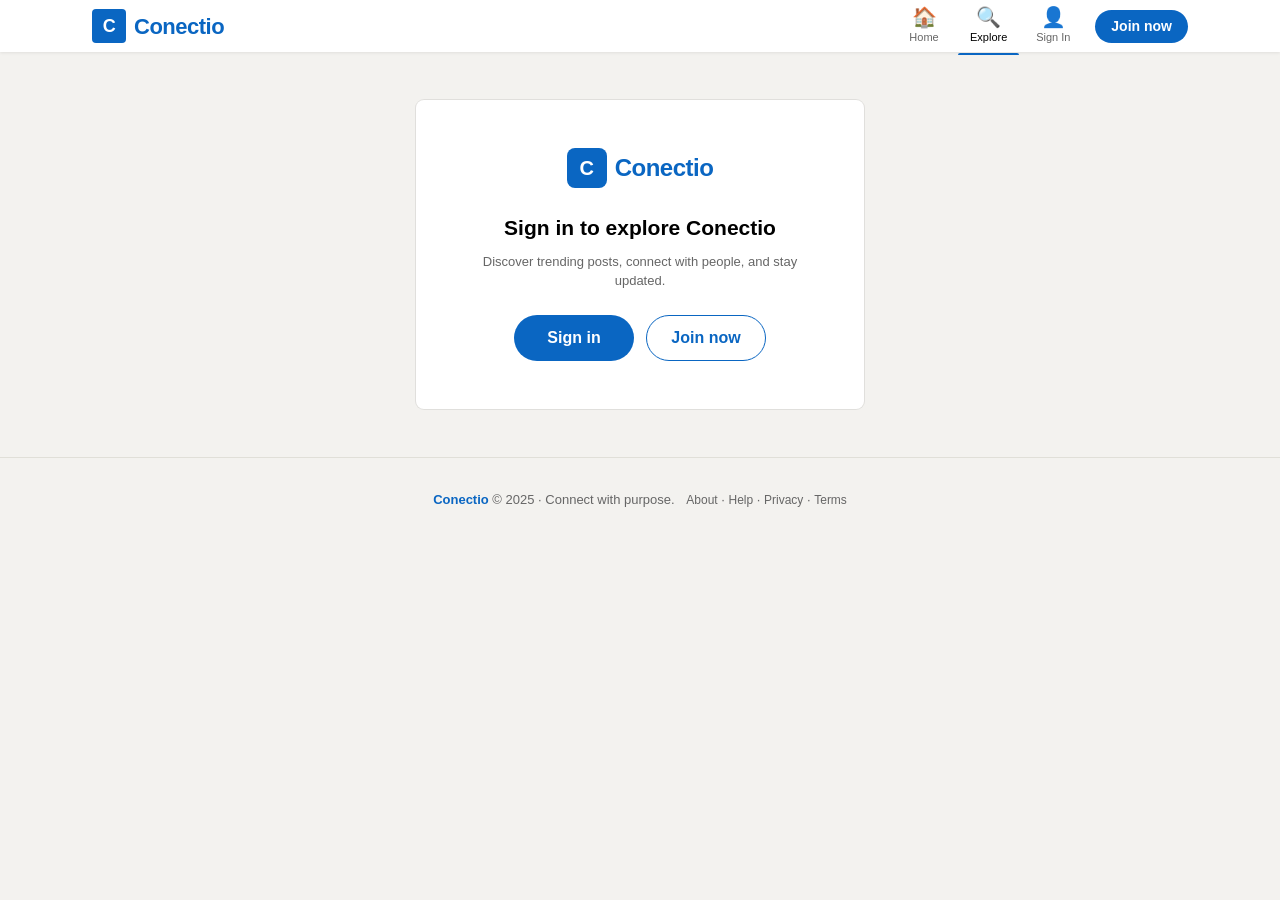
==== commit 873969d6: "Conectio ready for deployment" ====
--- a/frontend/explore.html
+++ b/frontend/explore.html
@@ -375,7 +375,7 @@
         }
 
         .post-card:hover {
-            box-shadow: 0 2px 8px rgba(0, 0, 0, 0.06);
+            box-shadow: 0 0 0 2px var(--color-border);
         }
 
         .post-card__header {
@@ -440,6 +440,12 @@
             max-height: 512px;
             object-fit: cover;
             display: block;
+            cursor: pointer;
+            transition: opacity var(--transition-fast);
+        }
+
+        .post-card__image:hover {
+            opacity: 0.95;
         }
 
         .post-card__stats {
@@ -660,8 +666,26 @@
     <div class="navbar-spacer"></div>
 
 
+    <!-- ═══════════════ AUTH REQUIRED ═══════════════ -->
+    <div id="explore-auth-required" style="display: none;">
+        <div style="max-width: 480px; margin: var(--space-2xl) auto; padding: 0 var(--space-base);">
+            <div class="card-shadow text-center" style="padding: 48px;">
+                <div style="display:inline-flex;align-items:center;gap:8px;margin-bottom:24px;">
+                    <div style="width:40px;height:40px;border-radius:8px;background:var(--color-primary);display:flex;align-items:center;justify-content:center;color:#fff;font-weight:700;font-size:20px;">C</div>
+                    <span style="font-size:24px;font-weight:700;color:var(--color-primary);letter-spacing:-0.5px;">Conectio</span>
+                </div>
+                <h2 style="margin-bottom: 8px;">Sign in to explore Conectio</h2>
+                <p class="text-muted" style="margin-bottom: 24px;">Discover trending posts, connect with people, and stay updated.</p>
+                <div style="display:flex;gap:12px;justify-content:center;">
+                    <a href="login.html" class="btn-primary" style="min-width:120px;">Sign in</a>
+                    <a href="register.html" class="btn-secondary" style="min-width:120px;">Join now</a>
+                </div>
+            </div>
+        </div>
+    </div>
+
     <!-- ═══════════════ EXPLORE ═══════════════ -->
-    <main>
+    <main id="explore-main">
         <div class="explore-container">
 
             <!-- Header -->
@@ -724,6 +748,12 @@
     <!-- ═══════════════ FOOTER ═══════════════ -->
     <footer class="footer" id="footer">
         <span class="footer__brand">Conectio</span> &copy; 2025 · Connect with purpose.
+        <span style="margin-left:8px;">
+            <a href="about.html" style="color:var(--color-text-secondary);font-size:12px;">About</a> ·
+            <a href="help.html" style="color:var(--color-text-secondary);font-size:12px;">Help</a> ·
+            <a href="privacy.html" style="color:var(--color-text-secondary);font-size:12px;">Privacy</a> ·
+            <a href="terms.html" style="color:var(--color-text-secondary);font-size:12px;">Terms</a>
+        </span>
     </footer>
 
 
@@ -770,13 +800,18 @@
            INIT
            ══════════════════════════════════════════ */
         document.addEventListener('DOMContentLoaded', async () => {
+            // Auth gate — if not logged in, show sign-in card and stop
+            if (!window.auth.isLoggedIn()) {
+                document.getElementById('explore-main').style.display = 'none';
+                document.getElementById('explore-auth-required').style.display = 'block';
+                return;
+            }
+
             // Load current user
-            if (window.auth.isLoggedIn()) {
-                try {
-                    currentUser = await window.api.get('/users/me/');
-                } catch (e) {
-                    currentUser = window.auth.getCurrentUser();
-                }
+            try {
+                currentUser = await window.api.get('/users/me/');
+            } catch (e) {
+                currentUser = window.auth.getCurrentUser();
             }
 
             setupSearch();
@@ -1218,7 +1253,7 @@
             const avatarSrc = author.avatar || window.app.getInitialsAvatar(author.username || 'U', 48);
             const displayName = `${author.first_name || ''} ${author.last_name || ''}`.trim() || author.username || 'User';
             const headline = author.headline || '';
-            const timeAgo = post.time_ago || window.app.timeAgo(post.created_at);
+            const timeAgo = post.time_ago || window.app.formatTimeAgo(post.created_at);
             const content = post.content || '';
             const isLiked = post.is_liked || false;
             const likesCount = post.likes_count || 0;
@@ -1235,7 +1270,7 @@
             let imageHtml = '';
             if (post.image) {
                 const imgUrl = post.image.startsWith('http') ? post.image : `${window.api.BASE.replace('/api', '')}${post.image}`;
-                imageHtml = `<img class="post-card__image" src="${imgUrl}" alt="Post image" loading="lazy">`;
+                imageHtml = `<img class="post-card__image" src="${imgUrl}" alt="Post image" loading="lazy" onclick="window.app.openLightbox('${imgUrl}')">`;
             }
 
             return `
@@ -1255,7 +1290,7 @@
                     <span class="post-card__stats-likes">
                         ${likesCount > 0 ? `<span style="font-size:14px;">👍</span> <span id="likes-count-${post.id}">${likesCount}</span>` : `<span id="likes-count-${post.id}">0</span>`}
                     </span>
-                    <span>${commentsCount} comment${commentsCount !== 1 ? 's' : ''}</span>
+                    <span style="cursor:pointer;" onclick="window.location.href='index.html?post=${post.id}'">${commentsCount} comment${commentsCount !== 1 ? 's' : ''}</span>
                 </div>
                 <div class="post-card__actions">
                     <button class="post-card__action-btn ${isLiked ? 'post-card__action-btn--active' : ''}"
@@ -1368,6 +1403,10 @@
                 btn.className = `post-card__action-btn ${result.liked ? 'post-card__action-btn--active' : ''}`;
                 if (labelEl) labelEl.textContent = result.liked ? 'Liked' : 'Like';
                 if (countEl) countEl.textContent = result.likes_count;
+
+                if (result.liked) {
+                    window.app.addNotification('You liked a post', '👍');
+                }
             } catch (err) {
                 btn.dataset.liked = String(wasLiked);
                 btn.className = `post-card__action-btn ${wasLiked ? 'post-card__action-btn--active' : ''}`;
--- a/frontend/assets/css/main.css
+++ b/frontend/assets/css/main.css
@@ -199,6 +199,10 @@
     color: var(--color-text-primary);
 }
 
+.navbar__link:hover .navbar__link-label {
+    text-decoration: underline;
+}
+
 .navbar__link--active {
     color: var(--color-text-primary);
 }
@@ -222,6 +226,7 @@
 .navbar__link-label {
     font-size: var(--font-size-xs);
     white-space: nowrap;
+    transition: text-decoration var(--transition-fast);
 }
 
 .navbar__cta {
@@ -447,3 +452,31 @@
         flex-direction: column;
     }
 }
+
+@media (max-width: 375px) {
+    :root {
+        --font-size-hero: 24px;
+        --font-size-2xl: 24px;
+    }
+
+    .navbar__logo {
+        font-size: 18px;
+    }
+
+    .navbar__logo-icon {
+        width: 28px;
+        height: 28px;
+        font-size: 14px;
+    }
+
+    .hero__features {
+        flex-wrap: wrap;
+        gap: var(--space-base);
+    }
+
+    .hero__feature-icon {
+        width: 40px;
+        height: 40px;
+        font-size: 18px;
+    }
+}
--- a/frontend/assets/css/components.css
+++ b/frontend/assets/css/components.css
@@ -530,3 +530,274 @@
     border-top: 1px solid var(--color-border);
     margin: var(--space-xs) 0;
 }
+
+
+/* ── Card Hover States ─────────────────────── */
+.card:hover,
+.card-shadow:hover {
+    box-shadow: 0 0 0 2px var(--color-border);
+    transition: box-shadow var(--transition-fast);
+}
+
+
+/* ── Avatar Interactions ───────────────────── */
+.avatar {
+    cursor: pointer;
+    transition: opacity var(--transition-fast);
+}
+
+.avatar:hover {
+    opacity: 0.9;
+}
+
+
+/* ── Input Success State ───────────────────── */
+.input-field--success {
+    border-color: var(--color-success);
+}
+
+.input-field--success:focus {
+    box-shadow: 0 0 0 3px rgba(5, 118, 66, 0.1);
+}
+
+.form-success {
+    font-size: var(--font-size-sm);
+    color: var(--color-success);
+    margin-top: var(--space-xs);
+}
+
+
+/* ── Image Lightbox ────────────────────────── */
+.lightbox-overlay {
+    position: fixed;
+    inset: 0;
+    background: rgba(0, 0, 0, 0.85);
+    z-index: 3000;
+    display: flex;
+    align-items: center;
+    justify-content: center;
+    animation: fadeIn 200ms ease;
+    cursor: zoom-out;
+    padding: var(--space-lg);
+}
+
+.lightbox-image {
+    max-width: 90vw;
+    max-height: 90vh;
+    object-fit: contain;
+    border-radius: var(--radius-md);
+    box-shadow: 0 8px 40px rgba(0, 0, 0, 0.4);
+    cursor: default;
+    animation: modalSlideUp 300ms ease;
+}
+
+@keyframes modalSlideUp {
+    from { opacity: 0; transform: scale(0.95) translateY(10px); }
+    to { opacity: 1; transform: scale(1) translateY(0); }
+}
+
+.lightbox-close {
+    position: fixed;
+    top: 16px;
+    right: 16px;
+    width: 40px;
+    height: 40px;
+    border-radius: var(--radius-full);
+    background: rgba(255, 255, 255, 0.15);
+    border: none;
+    color: #fff;
+    font-size: 24px;
+    cursor: pointer;
+    display: flex;
+    align-items: center;
+    justify-content: center;
+    transition: background var(--transition-fast);
+    z-index: 3001;
+}
+
+.lightbox-close:hover {
+    background: rgba(255, 255, 255, 0.3);
+}
+
+
+/* ── Notification Bell ─────────────────────── */
+.notification-bell {
+    position: relative;
+    display: flex;
+    align-items: center;
+    justify-content: center;
+    cursor: pointer;
+}
+
+.notification-dot {
+    position: absolute;
+    top: 0;
+    right: 2px;
+    width: 10px;
+    height: 10px;
+    background: var(--color-error);
+    border-radius: var(--radius-full);
+    border: 2px solid var(--color-bg-card);
+    animation: notifPulse 2s ease-in-out infinite;
+}
+
+@keyframes notifPulse {
+    0%, 100% { transform: scale(1); }
+    50% { transform: scale(1.15); }
+}
+
+.notification-dropdown {
+    position: absolute;
+    top: calc(100% + 8px);
+    right: -40px;
+    width: 320px;
+    background: var(--color-bg-card);
+    border-radius: var(--radius-md);
+    box-shadow: var(--shadow-dropdown);
+    z-index: 200;
+    opacity: 0;
+    visibility: hidden;
+    transform: translateY(-8px);
+    transition: opacity var(--transition-fast), transform var(--transition-fast), visibility var(--transition-fast);
+}
+
+.notification-dropdown--open {
+    opacity: 1;
+    visibility: visible;
+    transform: translateY(0);
+}
+
+.notification-dropdown__header {
+    display: flex;
+    align-items: center;
+    justify-content: space-between;
+    padding: var(--space-md) var(--space-base);
+    border-bottom: 1px solid var(--color-border);
+    font-weight: 600;
+    font-size: var(--font-size-base);
+}
+
+.notification-dropdown__clear {
+    font-size: var(--font-size-sm);
+    color: var(--color-primary);
+    cursor: pointer;
+    border: none;
+    background: none;
+    font-weight: 600;
+    transition: color var(--transition-fast);
+}
+
+.notification-dropdown__clear:hover {
+    color: var(--color-primary-hover);
+    text-decoration: underline;
+}
+
+.notification-dropdown__list {
+    max-height: 280px;
+    overflow-y: auto;
+}
+
+.notification-dropdown__item {
+    padding: var(--space-sm) var(--space-base);
+    font-size: var(--font-size-sm);
+    color: var(--color-text-primary);
+    border-bottom: 1px solid var(--color-border);
+    display: flex;
+    align-items: flex-start;
+    gap: var(--space-sm);
+    line-height: 1.4;
+}
+
+.notification-dropdown__item:last-child {
+    border-bottom: none;
+}
+
+.notification-dropdown__item-icon {
+    font-size: 16px;
+    flex-shrink: 0;
+    margin-top: 1px;
+}
+
+.notification-dropdown__item-time {
+    font-size: 11px;
+    color: var(--color-text-secondary);
+    margin-top: 2px;
+}
+
+.notification-dropdown__empty {
+    padding: var(--space-lg);
+    text-align: center;
+    color: var(--color-text-secondary);
+    font-size: var(--font-size-sm);
+}
+
+
+/* ── Password Strength Indicator ──────────── */
+.password-strength {
+    margin-top: var(--space-sm);
+}
+
+.password-strength__bar-wrap {
+    height: 4px;
+    background: var(--color-border);
+    border-radius: 2px;
+    overflow: hidden;
+    margin-bottom: var(--space-xs);
+}
+
+.password-strength__bar {
+    height: 100%;
+    border-radius: 2px;
+    transition: width 300ms ease, background-color 300ms ease;
+    width: 0%;
+}
+
+.password-strength__bar--weak {
+    width: 33%;
+    background: var(--color-error);
+}
+
+.password-strength__bar--medium {
+    width: 66%;
+    background: var(--color-warning);
+}
+
+.password-strength__bar--strong {
+    width: 100%;
+    background: var(--color-success);
+}
+
+.password-strength__label {
+    font-size: 12px;
+    font-weight: 600;
+}
+
+.password-strength__label--weak {
+    color: var(--color-error);
+}
+
+.password-strength__label--medium {
+    color: var(--color-warning);
+}
+
+.password-strength__label--strong {
+    color: var(--color-success);
+}
+
+
+/* ── Bio Character Counter ─────────────────── */
+.char-counter {
+    font-size: var(--font-size-sm);
+    color: var(--color-text-secondary);
+    text-align: right;
+    margin-top: var(--space-xs);
+    transition: color var(--transition-fast);
+}
+
+.char-counter--warn {
+    color: var(--color-warning);
+}
+
+.char-counter--error {
+    color: var(--color-error);
+}
